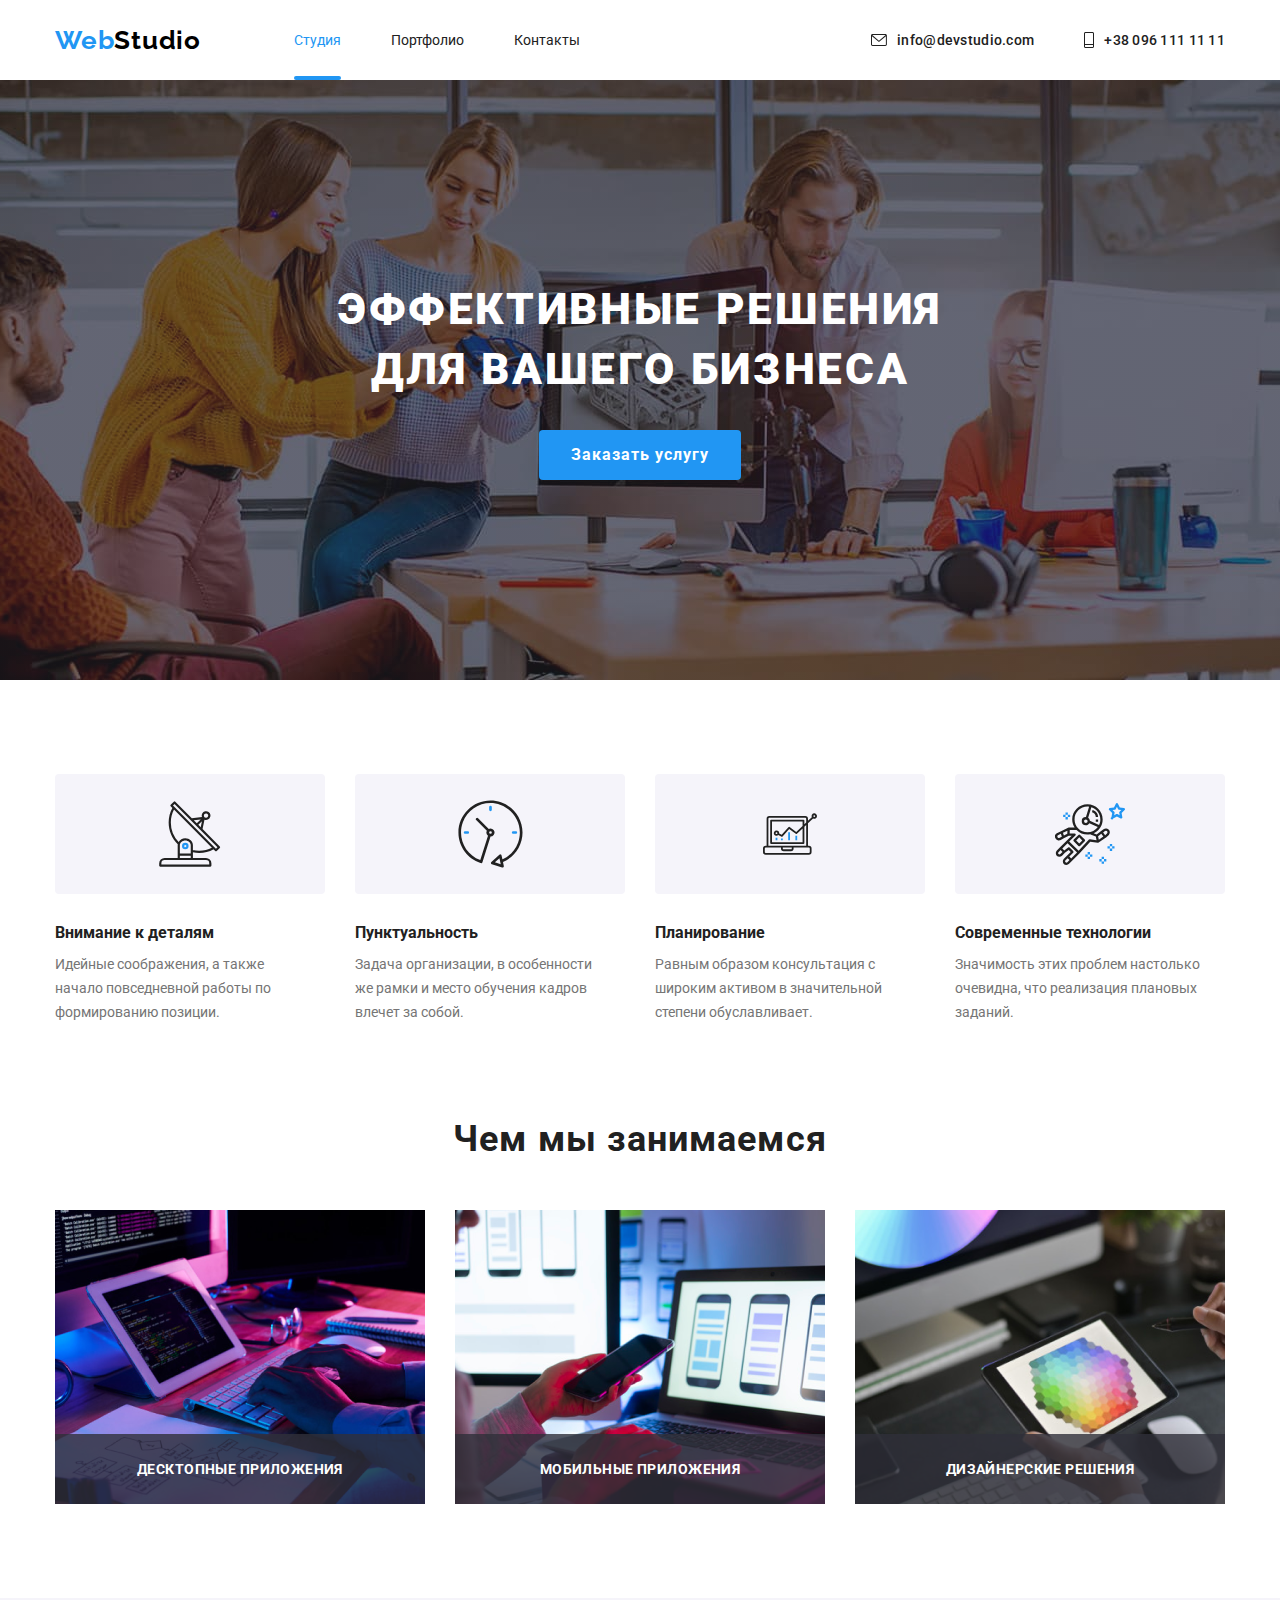
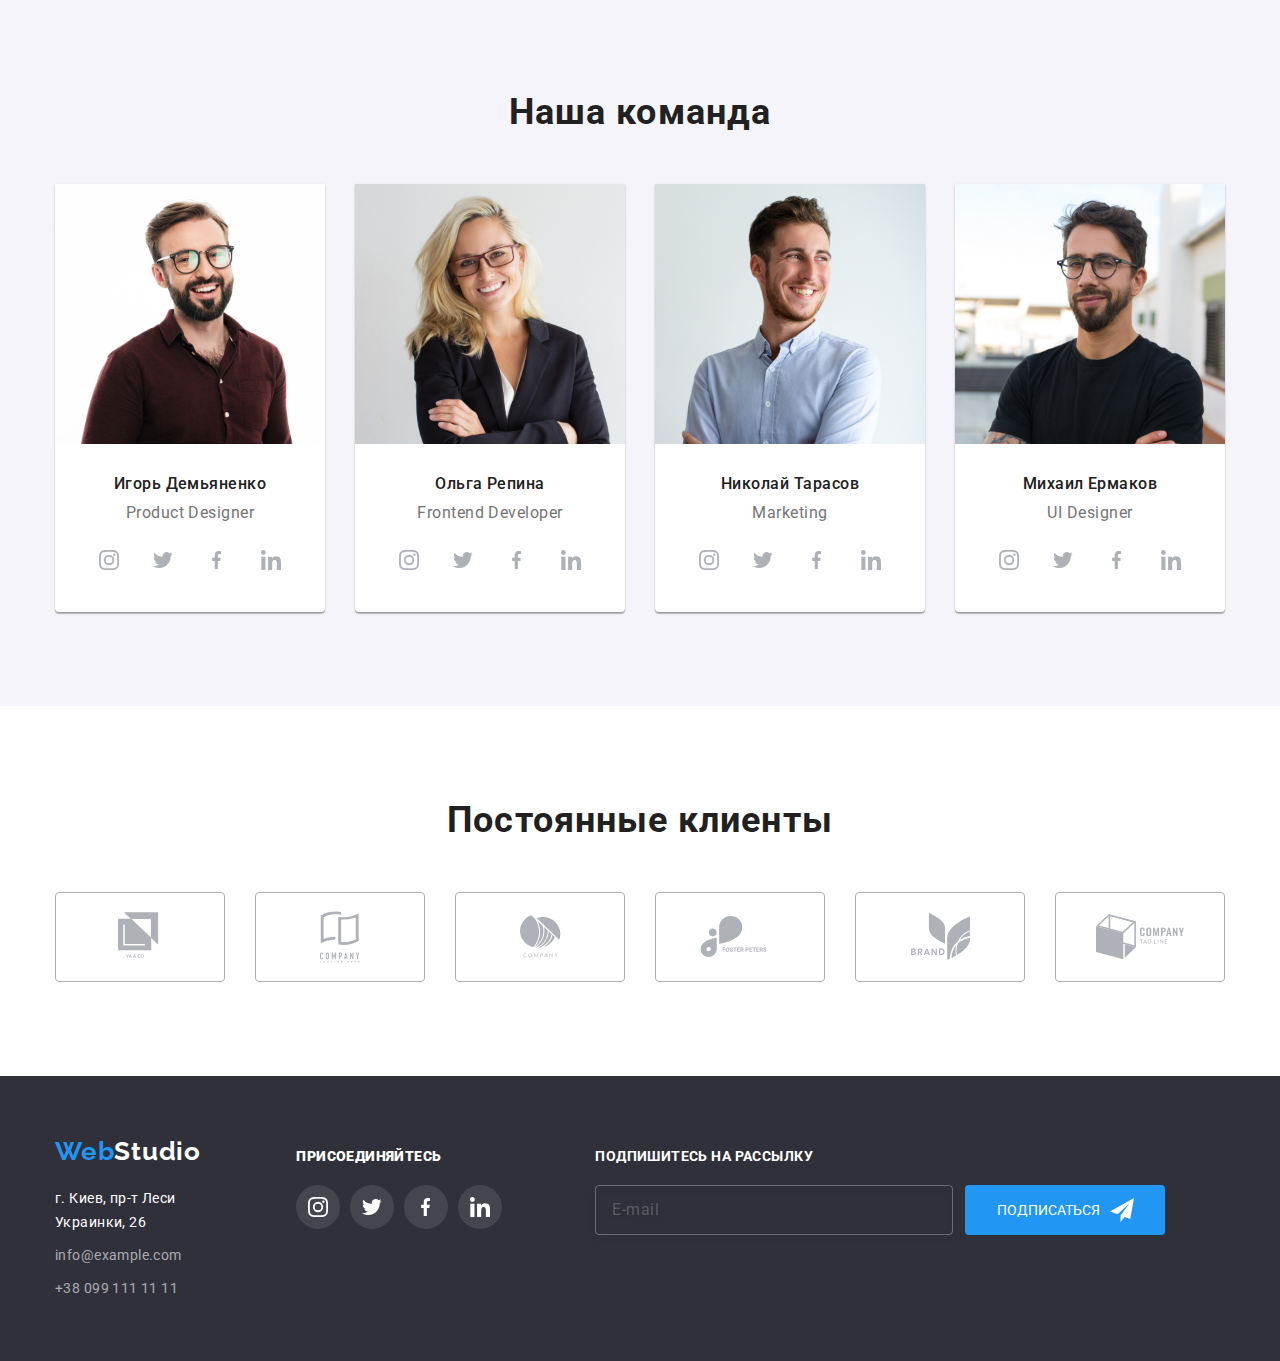
==== index.html @ 18cb3692 "start" ====
<!DOCTYPE html>
<html lang="ru">
  <head>
    <meta charset="UTF-8" />
    <meta name="viewport" content="width=device-width, initial-scale=1.0" />
    <title>Web Studio</title>
    <link
      rel="shortcut icon"
      href="./img/icons/shortcut.svg"
      type="image/x-icon"
    />
    <link
      href="https://fonts.googleapis.com/css2?family=Raleway:wght@700&family=Roboto:wght@500;900&display=swap"
      rel="stylesheet"
    />
    <link
      rel="stylesheet"
      href="https://cdnjs.cloudflare.com/ajax/libs/modern-normalize/0.7.0/modern-normalize.min.css"
    />
    <link rel="stylesheet" href="./css/main.min.css" />
  </head>

  <body>
    <header class="header container">
      <nav class="main-nav">
        <a href="./index.html" class="logo"
          >Web<span class="logo-header">Studio</span>
        </a>

        <ul class="nav list">
          <li class="item">
            <a href="./index.html" class="link current">Студия</a>
          </li>
          <li class="item">
            <a href="./portfolio.html" class="link">Портфолио</a>
          </li>
          <li class="item"><a href="#contacts" class="link">Контакты</a></li>
        </ul>
      </nav>

      <ul class="contact-header list">
        <li class="item">
          <a href="mailto:info@devstudio.com" class="link">
            <svg class="email-icon icon">
              <use href="./img/icons/sprite.svg#email"></use>
            </svg>
            info@devstudio.com
          </a>
        </li>
        <li class="item">
          <a href="tel:+380961111111" class="link">
            <svg class="phone-icon icon">
              <use href="./img/icons/sprite.svg#phone"></use>
            </svg>
            +38 096 111 11 11
          </a>
        </li>
      </ul>
    </header>
    <main>
      <section class="hero">
        <h1 class="hero-title">
          Эффективные решения
          <br />
          для вашего бизнеса
        </h1>
        <button type="button" class="button order-button" data-modal-open>
          Заказать услугу
        </button>
      </section>
      <section class="section container">
        <ul class="about-us-list list">
          <li class="item">
            <div class="about-us-icon">
              <svg width="65.3" height="70" class="svg">
                <use href="./img/icons/sprite.svg#antenna"></use>
              </svg>
            </div>
            <h3 class="title">Внимание к деталям</h3>
            <p class="text">
              Идейные соображения, а также <br />
              начало повседневной работы по <br />
              формированию позиции.
            </p>
          </li>
          <li class="item">
            <div class="about-us-icon">
              <svg width="67" height="70" class="svg">
                <use href="./img/icons/sprite.svg#clock"></use>
              </svg>
            </div>
            <h3 class="title">Пунктуальность</h3>
            <p class="text">
              Задача организации, в особенности <br />
              же рамки и место обучения кадров <br />
              влечет за собой.
            </p>
          </li>
          <li class="item">
            <div class="about-us-icon">
              <svg width="70" height="54" class="svg">
                <use href="./img/icons/sprite.svg#diagram"></use>
              </svg>
            </div>
            <h3 class="title">Планирование</h3>
            <p class="text">
              Равным образом консультация с <br />
              широким активом в значительной <br />
              степени обуславливает.
            </p>
          </li>
          <li class="item">
            <div class="about-us-icon">
              <svg width="70" height="70" class="svg">
                <use href="./img/icons/sprite.svg#astronaut"></use>
              </svg>
            </div>
            <h3 class="title">Современные технологии</h3>
            <p class="text">
              Значимость этих проблем настолько <br />
              очевидна, что реализация плановых <br />
              заданий.
            </p>
          </li>
        </ul>
      </section>
      <section class="section section-work container">
        <h2 class="title secondary">Чем мы занимаемся</h2>
        <ul class="our-work-list list">
          <li class="item">
            <div class="img-work">
              <img
                src="./img/what-are-we-doing/img1.png"
                width="370"
                alt="keyboard"
              />
              <p class="text">Десктопные приложения</p>
            </div>
          </li>
          <li class="item">
            <div class="img-work">
              <img
                src="./img/what-are-we-doing/img2.png"
                width="370"
                alt="mobile phone"
              />
              <p class="text">Мобильные приложения</p>
            </div>
          </li>
          <li class="item">
            <div class="img-work">
              <img
                src="./img/what-are-we-doing/img3.png"
                width="370"
                alt="draw on desktop"
              />
              <p class="text">Дизайнерские решения</p>
            </div>
          </li>
        </ul>
      </section>
      <section class="section our-team">
        <div class="container">
          <h2 class="title secondary">Наша команда</h2>
          <ul class="list">
            <li class="item">
              <img src="./img/our-team/img1.jpg" width="270" alt="people" />
              <div class="about-person">
                <h3 class="name">Игорь Демьяненко</h3>
                <p class="skill">Product Designer</p>
                <ul class="networks">
                  <li class="list-item">
                    <a href="" class="instagram link">
                      <svg width="20" height="20">
                        <use href="./img/icons/sprite.svg#instagram"></use>
                      </svg>
                    </a>
                  </li>
                  <li class="list-item">
                    <a href="" class="twitter link">
                      <svg width="20" height="20">
                        <use href="./img/icons/sprite.svg#twitter"></use>
                      </svg>
                    </a>
                  </li>
                  <li class="list-item">
                    <a href="" class="facebook link">
                      <svg width="10" height="20">
                        <use href="./img/icons/sprite.svg#facebook"></use>
                      </svg>
                    </a>
                  </li>
                  <li class="list-item">
                    <a href="" class="linkedin link">
                      <svg width="20" height="20">
                        <use href="./img/icons/sprite.svg#linkedin"></use>
                      </svg>
                    </a>
                  </li>
                </ul>
              </div>
            </li>
            <li class="item">
              <img src="./img/our-team/img2.jpg" width="270" alt="people" />
              <div class="about-person">
                <h3 class="name">Ольга Репина</h3>
                <p class="skill">Frontend Developer</p>
                <ul class="networks">
                  <li class="list-item">
                    <a href="" class="instagram link">
                      <svg width="20" height="20">
                        <use href="./img/icons/sprite.svg#instagram"></use>
                      </svg>
                    </a>
                  </li>
                  <li class="list-item">
                    <a href="" class="twitter link">
                      <svg width="20" height="20">
                        <use href="./img/icons/sprite.svg#twitter"></use>
                      </svg>
                    </a>
                  </li>
                  <li class="list-item">
                    <a href="" class="facebook link">
                      <svg width="10" height="20">
                        <use href="./img/icons/sprite.svg#facebook"></use>
                      </svg>
                    </a>
                  </li>
                  <li class="list-item">
                    <a href="" class="linkedin link">
                      <svg width="20" height="20">
                        <use href="./img/icons/sprite.svg#linkedin"></use>
                      </svg>
                    </a>
                  </li>
                </ul>
              </div>
            </li>
            <li class="item">
              <img src="./img/our-team/img3.jpg" width="270" alt="people" />
              <div class="about-person">
                <h3 class="name">Николай Тарасов</h3>
                <p class="skill">Marketing</p>
                <ul class="networks">
                  <li class="list-item">
                    <a href="" class="instagram link">
                      <svg width="20" height="20">
                        <use href="./img/icons/sprite.svg#instagram"></use>
                      </svg>
                    </a>
                  </li>
                  <li class="list-item">
                    <a href="" class="twitter link">
                      <svg width="20" height="20">
                        <use href="./img/icons/sprite.svg#twitter"></use>
                      </svg>
                    </a>
                  </li>
                  <li class="list-item">
                    <a href="" class="facebook link">
                      <svg width="10" height="20">
                        <use href="./img/icons/sprite.svg#facebook"></use>
                      </svg>
                    </a>
                  </li>
                  <li class="list-item">
                    <a href="" class="linkedin link">
                      <svg width="20" height="20">
                        <use href="./img/icons/sprite.svg#linkedin"></use>
                      </svg>
                    </a>
                  </li>
                </ul>
              </div>
            </li>
            <li class="item">
              <img src="./img/our-team/img4.jpg" width="270" alt="people" />
              <div class="about-person">
                <h3 class="name">Михаил Ермаков</h3>
                <p class="skill">UI Designer</p>
                <ul class="networks">
                  <li class="list-item">
                    <a href="" class="instagram link">
                      <svg width="20" height="20">
                        <use href="./img/icons/sprite.svg#instagram"></use>
                      </svg>
                    </a>
                  </li>
                  <li class="list-item">
                    <a href="" class="twitter link">
                      <svg width="20" height="20">
                        <use href="./img/icons/sprite.svg#twitter"></use>
                      </svg>
                    </a>
                  </li>
                  <li class="list-item">
                    <a href="" class="facebook link">
                      <svg width="10" height="20">
                        <use href="./img/icons/sprite.svg#facebook"></use>
                      </svg>
                    </a>
                  </li>
                  <li class="list-item">
                    <a href="" class="linkedin link">
                      <svg width="20" height="20">
                        <use href="./img/icons/sprite.svg#linkedin"></use>
                      </svg>
                    </a>
                  </li>
                </ul>
              </div>
            </li>
          </ul>
        </div>
      </section>
      <section class="section">
        <div class="container">
          <h2 class="title secondary">Постоянные клиенты</h2>
          <ul class="logos list">
            <li class="item">
              <a href="">
                <div class="logo-client">
                  <svg width="44.3" height="49.3">
                    <use href="./img/icons/sprite.svg#logo1"></use>
                  </svg>
                </div>
              </a>
            </li>
            <li class="item">
              <a href="">
                <div class="logo-client">
                  <svg width="40" height="52">
                    <use href="./img/icons/sprite.svg#logo2"></use>
                  </svg>
                </div>
              </a>
            </li>
            <li class="item">
              <a href="">
                <div class="logo-client">
                  <svg width="41" height="43">
                    <use href="./img/icons/sprite.svg#logo3"></use>
                  </svg>
                </div>
              </a>
            </li>
            <li class="item">
              <a href="">
                <div class="logo-client">
                  <svg width="80" height="42">
                    <use href="./img/icons/sprite.svg#logo4"></use>
                  </svg>
                </div>
              </a>
            </li>
            <li class="item">
              <a href="">
                <div class="logo-client">
                  <svg width="59" height="47">
                    <use href="./img/icons/sprite.svg#logo5"></use>
                  </svg>
                </div>
              </a>
            </li>
            <li class="item">
              <a href="">
                <div class="logo-client">
                  <svg width="88.5" height="46">
                    <use href="./img/icons/sprite.svg#logo6"></use>
                  </svg>
                </div>
              </a>
            </li>
          </ul>
        </div>
      </section>
    </main>
    <footer class="footer">
      <div class="container">
        <div id="contacts">
          <a href="./index.html" class="logo"
            >Web<span class="logo-footer">Studio</span>
          </a>
          <address class="address">
            <p class="text">г. Киев, пр-т Леси Украинки, 26</p>
            <ul class="contact-footer list">
              <li class="item">
                <a href="mailto:info@example.com" class="link"
                  >info@example.com</a
                >
                <br />
              </li>
              <li class="item">
                <a href="tel:+380991111111" class="link">+38 099 111 11 11</a>
              </li>
            </ul>
          </address>
        </div>
        <div class="join">
          <h2 class="join-title"><strong>присоединяйтесь</strong></h2>
          <ul class="networks list">
            <li class="list-item">
              <a href="" class="instagram link">
                <svg width="20" height="20">
                  <use href="./img/icons/sprite.svg#instagram"></use>
                </svg>
              </a>
            </li>
            <li class="list-item">
              <a href="" class="twitter link">
                <svg width="20" height="20">
                  <use href="./img/icons/sprite.svg#twitter"></use>
                </svg>
              </a>
            </li>
            <li class="list-item">
              <a href="" class="facebook link">
                <svg width="10" height="20">
                  <use href="./img/icons/sprite.svg#facebook"></use>
                </svg>
              </a>
            </li>
            <li class="list-item">
              <a href="" class="linkedin link">
                <svg width="20" height="20">
                  <use href="./img/icons/sprite.svg#linkedin"></use>
                </svg>
              </a>
            </li>
          </ul>
        </div>
        <form class="subscription js-speaker-form">
          <label for="subscribe" class="label">Подпишитесь на рассылку</label>
          <div class="block-form">
            <input
              class="input"
              type="email"
              name="e-mail"
              placeholder="E-mail"
              id="subscribe"
            />
            <button type="submit" class="button">Подписаться</button>
          </div>
        </form>
      </div>
    </footer>

    <div class="backdrop is-hidden" data-modal>
      <form class="form js-speaker-form">
        <button class="btn-close button" data-modal-close>
          <svg width="11" height="11" class="svg">
            <use href="./img/icons/close-modal.svg#close"></use>
          </svg>
        </button>
        <h2 class="title">Оставьте свои данные, мы вам перезвоним</h2>

        <ul class="list">
          <li class="form-field">
            <input
              class="form-input"
              type="text"
              placeholder=" "
              id="name"
              name="name"
              autofocus
              autocomplete="off"
              data-placeholder="Иванов Иван"
            />
            <label class="label" for="name">Имя</label>
            <svg class="icon" width="12" height="12">
              <use href="./img/icons/form-field/person.svg#person"></use>
            </svg>
          </li>
          <li class="form-field">
            <input
              class="form-input"
              type="tel"
              placeholder=" "
              id="tel"
              name="telephone"
              autocomplete="off"
              data-placeholder="+38 0** 111 11 11"
            />
            <label class="label" for="tel">Телефон</label>
            <svg class="icon" width="13" height="13">
              <use href="./img/icons/form-field/phone.svg#phone"></use>
            </svg>
          </li>
          <li class="form-field">
            <input
              class="form-input"
              type="email"
              placeholder=" "
              id="email"
              name="email"
              autocomplete="off"
              data-placeholder="my@mail.com"
            />
            <label class="label" for="email">Почта</label>
            <svg class="icon" width="16" height="12">
              <use href="./img/icons/form-field/mail.svg#mail"></use>
            </svg>
          </li>
        </ul>

        <div class="comment">
          <label class="label" for="textarea">Комментарий</label>
          <textarea
            class="textarea"
            name="comment"
            id="textarea"
            rows="5"
            placeholder="Введите текст"
          ></textarea>
        </div>

        <label class="agree">
          <input class="checkbox" type="checkbox" id="checkbox" />
          <span class="agree-icon"></span>
          Соглашаюсь с рассылкой и принимаю&nbsp;
          <a href="#">Условия договора</a>
        </label>
        <button class="button submit-btn" type="submit">Отправить</button>
      </form>
    </div>
    <script src="./js/modal.js"></script>
  </body>
</html>
---- css/main.min.css ----
html{-webkit-box-sizing:border-box;box-sizing:border-box;margin:0 auto}*,*::before,*::after{-webkit-box-sizing:inherit;box-sizing:inherit}body{background-color:#fff;color:#757575;font-family:Roboto, sans-serif;font-size:14px;margin:0}img{display:block;max-width:100%;height:auto}.container{max-width:1200px;padding-left:15px;padding-right:15px;margin:0 auto}.section{padding-top:94px;padding-bottom:94px}.list{margin:0;padding:0}.item{list-style:none}.title{color:#212121;font-family:Roboto}.header{display:-webkit-box;display:-ms-flexbox;display:flex;-webkit-box-align:center;-ms-flex-align:center;align-items:center}.header .link{display:-webkit-inline-box;display:-ms-inline-flexbox;display:inline-flex;padding-top:32px;padding-bottom:32px}.main-nav{display:-webkit-box;display:-ms-flexbox;display:flex;-webkit-box-align:center;-ms-flex-align:center;align-items:center}.nav{padding:0;margin-left:93px;display:-webkit-box;display:-ms-flexbox;display:flex}.nav .item:not(:last-child){margin-right:50px}.nav .link{position:relative;padding-top:40px;padding-bottom:40px}.nav .link::after{content:'';position:absolute;bottom:0;left:0;width:100%;height:4px;background-color:#2196f3;border-radius:2px;opacity:0;-webkit-transition:opacity 250ms cubic-bezier(0.4, 0, 0.2, 1);transition:opacity 250ms cubic-bezier(0.4, 0, 0.2, 1)}.nav .link:hover::after,.nav .link:focus::after{opacity:1}.nav .current{color:#2196f3}.nav .current::after{opacity:1}.logo{font-family:Raleway;font-weight:700;font-size:26px;line-height:1.19;letter-spacing:0.03em;text-decoration:none;color:#2196f3}.logo-header{color:#000000}.link{color:#212121;line-height:0;text-decoration:none;-webkit-transition:color 250ms cubic-bezier(0.4, 0, 0.2, 1);transition:color 250ms cubic-bezier(0.4, 0, 0.2, 1)}.header .link:hover,.header .link:focus{color:#2196f3;fill:#2196f3}.contact-header{display:-webkit-box;display:-ms-flexbox;display:flex;-webkit-box-align:center;-ms-flex-align:center;align-items:center;margin-left:auto;font-weight:500;font-size:14px;line-height:1.14;letter-spacing:0.02em;text-decoration:none}.contact-header .link{display:-webkit-inline-box;display:-ms-inline-flexbox;display:inline-flex;-webkit-box-align:center;-ms-flex-align:center;align-items:center;fill:#212121;-webkit-transition:fill 250ms cubic-bezier(0.4, 0, 0.2, 1);transition:fill 250ms cubic-bezier(0.4, 0, 0.2, 1)}.icon{margin-right:10px;fill:inherit}.email-icon{width:16px;height:12px}.phone-icon{width:10px;height:16px}.contact-header .item:not(:last-child){margin-right:50px}.hero{background-image:-webkit-gradient(linear, left top, right top, from(rgba(47,48,58,0.4)), to(rgba(47,48,58,0.4))),url(../img/backgroundSquoosh.jpg);background-image:linear-gradient(to right, rgba(47,48,58,0.4), rgba(47,48,58,0.4)),url(../img/backgroundSquoosh.jpg);background-repeat:no-repeat;background-position:50% 50%;text-align:center;max-width:1600px;margin:0 auto;height:600px;display:-webkit-box;display:-ms-flexbox;display:flex;-webkit-box-orient:vertical;-webkit-box-direction:normal;-ms-flex-direction:column;flex-direction:column;-webkit-box-pack:center;-ms-flex-pack:center;justify-content:center;-webkit-box-align:center;-ms-flex-align:center;align-items:center}.hero-title{margin:0;color:#fff;font-weight:900;font-size:44px;line-height:1.36;letter-spacing:0.06em;text-transform:uppercase}.button{outline:none;border:none;text-decoration:none;color:#fff;background-color:#2196f3;border-radius:4px;cursor:pointer}.order-button{margin-top:30px;color:#fff;background-color:#2196f3;padding:10px 32px;font-weight:bold;font-size:16px;line-height:1.88;letter-spacing:0.06em;cursor:pointer}.about-us-list{display:-webkit-box;display:-ms-flexbox;display:flex}.about-us-list .item{width:270px;margin-right:30px}.about-us-list .item:last-child{margin-right:0}.about-us-icon{display:-webkit-box;display:-ms-flexbox;display:flex;-webkit-box-align:center;-ms-flex-align:center;align-items:center;-webkit-box-pack:center;-ms-flex-pack:center;justify-content:center;width:auto;height:120px;background-color:#f5f4fa;border-radius:4px;margin-bottom:30px}.about-us-list .title{margin:0;margin-bottom:10px}.about-us-list .text{margin:0;color:#757575;font-weight:normal;line-height:1.71}.title.secondary{margin-top:0;margin-bottom:50px;text-align:center;font-weight:700;font-size:36px;line-height:1.16;letter-spacing:0.03em}.section-work{padding-top:0}.our-work-list{display:-webkit-box;display:-ms-flexbox;display:flex}.our-work-list .item:not(:last-child){margin-right:30px}.img-work{position:relative;display:-webkit-box;display:-ms-flexbox;display:flex}.img-work .text{position:absolute;display:-webkit-inline-box;display:-ms-inline-flexbox;display:inline-flex;-webkit-box-align:center;-ms-flex-align:center;align-items:center;-webkit-box-pack:center;-ms-flex-pack:center;justify-content:center;margin:0;left:0;bottom:0;width:100%;height:70px;background:rgba(47,48,58,0.8);font-weight:bold;letter-spacing:0.03em;text-transform:uppercase;color:#ffffff}.our-team{background-color:#f5f4fa}.our-team .list{display:-webkit-box;display:-ms-flexbox;display:flex}.our-team .item{background-color:#fff;-webkit-box-shadow:0px 1px 3px rgba(0,0,0,0.12),0px 1px 1px rgba(0,0,0,0.14),0px 2px 1px rgba(0,0,0,0.2);box-shadow:0px 1px 3px rgba(0,0,0,0.12),0px 1px 1px rgba(0,0,0,0.14),0px 2px 1px rgba(0,0,0,0.2);border-radius:0px 0px 4px 4px}.our-team .item:not(:last-child){margin-right:30px}.about-person{padding:30px 32px}.about-person .name{margin:0;margin-bottom:10px;font-style:normal;font-weight:500;font-size:16px;line-height:1.19;text-align:center;letter-spacing:0.03em;color:#212121}.about-person .skill{margin:0;font-weight:normal;font-size:16px;line-height:1.19;text-align:center;letter-spacing:0.03em;margin-bottom:16px}.networks{padding:0;list-style:none;display:-webkit-box;display:-ms-flexbox;display:flex}.networks .list-item{border-radius:50%;margin-right:10px}.networks .list-item:last-child{margin-right:0}.networks .list-item:hover a,.networks .list-item:focus a{background-color:#2196f3;fill:#fff}.list-item .link{display:-webkit-box;display:-ms-flexbox;display:flex;-webkit-box-align:center;-ms-flex-align:center;align-items:center;-webkit-box-pack:center;-ms-flex-pack:center;justify-content:center;width:44px;height:44px;border-radius:50%;background-color:#fff;fill:#afb1b8;-webkit-transition:background-color 250ms cubic-bezier(0.4, 0, 0.2, 1),fill 250ms cubic-bezier(0.4, 0, 0.2, 1);transition:background-color 250ms cubic-bezier(0.4, 0, 0.2, 1),fill 250ms cubic-bezier(0.4, 0, 0.2, 1)}.list-item svg{fill:inherit}.logos{display:-webkit-box;display:-ms-flexbox;display:flex}.logos .item:not(:last-child){margin-right:30px}.logo-client{display:-webkit-box;display:-ms-flexbox;display:flex;-webkit-box-align:center;-ms-flex-align:center;align-items:center;-webkit-box-pack:center;-ms-flex-pack:center;justify-content:center;width:170px;height:90px;border-radius:4px;border:1px solid #afb1b8;fill:#afb1b8;-webkit-transition:border 250ms cubic-bezier(0.4, 0, 0.2, 1),fill 250ms cubic-bezier(0.4, 0, 0.2, 1);transition:border 250ms cubic-bezier(0.4, 0, 0.2, 1),fill 250ms cubic-bezier(0.4, 0, 0.2, 1)}.logo-client:hover,.logo-client:focus{border:1px solid #2196f3;fill:#2196f3}.logo-client svg{fill:inherit}.footer{padding-top:60px;padding-bottom:60px;background-color:#2f303a}.footer .container{display:-webkit-box;display:-ms-flexbox;display:flex}.footer .logo{display:block;margin-bottom:20px}.logo-footer{color:#fff}.address{font-style:normal;font-weight:normal;font-size:14px;line-height:1.71;letter-spacing:0.03em;color:#fff}.address .text{margin:0;margin-bottom:9px}.contact-footer .item:first-child{margin-bottom:9px}.contact-footer .link{color:rgba(255,255,255,0.6);text-decoration:none}.join{margin-left:70px;margin-top:12px}.join .join-title{display:-webkit-inline-box;display:-ms-inline-flexbox;display:inline-flex;margin:0;margin-bottom:20px;font-family:Roboto;font-style:normal;font-size:14px;line-height:1.14;letter-spacing:0.03em;text-transform:uppercase;color:#fff}.join .link{fill:#fff;background-color:rgba(255,255,255,0.1)}.join .link:hover{background-color:#2196f3}.subscription{margin-left:93px;margin-top:12px}.subscription .label{font-weight:bold;font-size:14px;line-height:1.14;letter-spacing:0.03em;text-transform:uppercase;color:#ffffff}.subscription .block-form{margin-top:20px;display:-webkit-inline-box;display:-ms-inline-flexbox;display:inline-flex}.subscription .input{width:358px;height:50px;margin-right:12px;padding-left:16px;background-color:inherit;color:#acacb0;border:1px solid rgba(255,255,255,0.3);-webkit-filter:drop-shadow(0px 4px 4px rgba(0,0,0,0.15));filter:drop-shadow(0px 4px 4px rgba(0,0,0,0.15));border-radius:4px}.subscription .input::-webkit-input-placeholder{font-size:16px;font-style:normal;line-height:1.25;letter-spacing:0.03em;color:rgba(255,255,255,0.2)}.subscription .input:-ms-input-placeholder{font-size:16px;font-style:normal;line-height:1.25;letter-spacing:0.03em;color:rgba(255,255,255,0.2)}.subscription .input::-ms-input-placeholder{font-size:16px;font-style:normal;line-height:1.25;letter-spacing:0.03em;color:rgba(255,255,255,0.2)}.subscription .input::placeholder{font-size:16px;font-style:normal;line-height:1.25;letter-spacing:0.03em;color:rgba(255,255,255,0.2)}.subscription button[type='submit']{display:-webkit-box;display:-ms-flexbox;display:flex;-webkit-box-pack:center;-ms-flex-pack:center;justify-content:center;-webkit-box-align:center;-ms-flex-align:center;align-items:center;width:200px;height:50px;text-transform:uppercase}.subscription button[type='submit']::after{content:'';width:24px;height:24px;margin-left:10px;background-image:url(../img/icons/cover.svg)}.menu{padding-top:94px;padding-bottom:50px}.menu .list{display:-webkit-box;display:-ms-flexbox;display:flex;-webkit-box-pack:center;-ms-flex-pack:center;justify-content:center}.hidden-title{display:none}.menu .button{padding:6px 22px;font-family:inherit;color:#212121;background-color:#f5f4fa;font-weight:500;font-size:16px;line-height:1.62;letter-spacing:0.03em;border-radius:4px;-webkit-transition:color 250ms cubic-bezier(0.4, 0, 0.2, 1),background-color 250ms cubic-bezier(0.4, 0, 0.2, 1),-webkit-box-shadow 250ms cubic-bezier(0.4, 0, 0.2, 1);transition:color 250ms cubic-bezier(0.4, 0, 0.2, 1),background-color 250ms cubic-bezier(0.4, 0, 0.2, 1),-webkit-box-shadow 250ms cubic-bezier(0.4, 0, 0.2, 1);transition:color 250ms cubic-bezier(0.4, 0, 0.2, 1),background-color 250ms cubic-bezier(0.4, 0, 0.2, 1),box-shadow 250ms cubic-bezier(0.4, 0, 0.2, 1);transition:color 250ms cubic-bezier(0.4, 0, 0.2, 1),background-color 250ms cubic-bezier(0.4, 0, 0.2, 1),box-shadow 250ms cubic-bezier(0.4, 0, 0.2, 1),-webkit-box-shadow 250ms cubic-bezier(0.4, 0, 0.2, 1)}.menu .button:hover,.menu .button:focus{color:#fff;background-color:#2196f3;-webkit-box-shadow:0px 3px 1px rgba(0,0,0,0.1),0px 1px 2px rgba(0,0,0,0.08),0px 2px 2px rgba(0,0,0,0.12);box-shadow:0px 3px 1px rgba(0,0,0,0.1),0px 1px 2px rgba(0,0,0,0.08),0px 2px 2px rgba(0,0,0,0.12)}.menu .item:not(:last-child){margin-right:8px}.our-projects{padding-bottom:94px}.our-projects .list{display:-webkit-box;display:-ms-flexbox;display:flex;-ms-flex-wrap:wrap;flex-wrap:wrap}.our-projects .item{max-width:370px;margin-right:30px;margin-bottom:30px;-webkit-transition:-webkit-box-shadow 250ms cubic-bezier(0.4, 0, 0.2, 1);transition:-webkit-box-shadow 250ms cubic-bezier(0.4, 0, 0.2, 1);transition:box-shadow 250ms cubic-bezier(0.4, 0, 0.2, 1);transition:box-shadow 250ms cubic-bezier(0.4, 0, 0.2, 1), -webkit-box-shadow 250ms cubic-bezier(0.4, 0, 0.2, 1)}.our-projects .item:hover,.our-projects .item:focus{-webkit-box-shadow:0px 1px 1px rgba(0,0,0,0.12),0px 4px 4px rgba(0,0,0,0.06),1px 4px 6px rgba(0,0,0,0.16);box-shadow:0px 1px 1px rgba(0,0,0,0.12),0px 4px 4px rgba(0,0,0,0.06),1px 4px 6px rgba(0,0,0,0.16)}.our-projects .item:nth-child(3n){margin-right:0}.our-projects .item:nth-last-child(-n+3){margin-bottom:0}.project-img{position:relative;overflow:hidden}.description{position:absolute;bottom:0;left:0;width:100%;height:100%;padding:63px 24px;background-color:rgba(33,150,243,0.9);-webkit-transform:translateY(100%);transform:translateY(100%);-webkit-transition:-webkit-transform 250ms cubic-bezier(0.4, 0, 0.2, 1);transition:-webkit-transform 250ms cubic-bezier(0.4, 0, 0.2, 1);transition:transform 250ms cubic-bezier(0.4, 0, 0.2, 1);transition:transform 250ms cubic-bezier(0.4, 0, 0.2, 1), -webkit-transform 250ms cubic-bezier(0.4, 0, 0.2, 1)}.project-img:hover .description,.project-img:focus .description{-webkit-transform:translateY(0);transform:translateY(0)}.description p{padding:0;margin:0;font-family:Roboto;font-style:normal;font-weight:normal;font-size:18px;line-height:28px;letter-spacing:0.03em;color:#ffffff}.our-projects .card-content{padding:20px 24px;border-right-width:1px;border-right-style:solid;border-right-color:#eeeeee;border-bottom-width:1px;border-bottom-style:solid;border-bottom-color:#eeeeee;border-left-width:1px;border-left-style:solid;border-left-color:#eeeeee}.our-projects .project-name{font-family:Roboto;font-style:normal;font-weight:bold;font-size:18px;line-height:2;letter-spacing:0.06em;color:#212121;margin:0}.our-projects .project-type{font-family:Roboto;font-style:normal;font-weight:normal;font-size:16px;line-height:1.88;letter-spacing:0.03em;color:#757575;margin:0;margin-top:4px}.backdrop{position:fixed;top:0;left:0;width:100%;height:100%;background-color:rgba(0,0,0,0.2);opacity:1;-webkit-transform:scale(1);transform:scale(1);-webkit-transition:opacity 1000ms cubic-bezier(0.4, 0, 0.2, 1),-webkit-transform 1000ms cubic-bezier(0.4, 0, 0.2, 1);transition:opacity 1000ms cubic-bezier(0.4, 0, 0.2, 1),-webkit-transform 1000ms cubic-bezier(0.4, 0, 0.2, 1);transition:opacity 1000ms cubic-bezier(0.4, 0, 0.2, 1),transform 1000ms cubic-bezier(0.4, 0, 0.2, 1);transition:opacity 1000ms cubic-bezier(0.4, 0, 0.2, 1),transform 1000ms cubic-bezier(0.4, 0, 0.2, 1),-webkit-transform 1000ms cubic-bezier(0.4, 0, 0.2, 1)}.form{position:absolute;display:-webkit-box;display:-ms-flexbox;display:flex;-webkit-box-orient:vertical;-webkit-box-direction:normal;-ms-flex-direction:column;flex-direction:column;top:50%;left:50%;-webkit-transform:translate(-50%, -50%);transform:translate(-50%, -50%);width:528px;height:581px;padding:40px;background:#eeeeee;-webkit-box-shadow:0px 1px 3px rgba(0,0,0,0.12),0px 1px 1px rgba(0,0,0,0.14),0px 2px 1px rgba(0,0,0,0.2);box-shadow:0px 1px 3px rgba(0,0,0,0.12),0px 1px 1px rgba(0,0,0,0.14),0px 2px 1px rgba(0,0,0,0.2);border-radius:4px}.form .title{margin:0;font-weight:bold;font-size:20px;line-height:23px;text-align:center;letter-spacing:0.03em;margin-bottom:30px}.form .form-field{position:relative;width:100%;display:block;fill:#212121;-webkit-transition:fill 250ms cubic-bezier(0.4, 0, 0.2, 1);transition:fill 250ms cubic-bezier(0.4, 0, 0.2, 1)}.form .form-field:hover,.form .form-field:focus{fill:#2196f3}.form .form-field:not(:last-child){margin-bottom:28px}.form-field .form-input{padding-left:40px;width:100%}.form-field .form-input::-webkit-input-placeholder{color:rgba(117,117,117,0.4)}.form-field .form-input:-ms-input-placeholder{color:rgba(117,117,117,0.4)}.form-field .form-input::-ms-input-placeholder{color:rgba(117,117,117,0.4)}.form-field .form-input::placeholder{color:rgba(117,117,117,0.4)}.form-field .form-input:hover,.form-field .form-input:focus{border-color:#2196f3;outline-color:#2196f3}.form-field .label{position:absolute;top:50%;left:40px;-webkit-transform:translate(0, -50%);transform:translate(0, -50%);-webkit-transition:-webkit-transform 250ms cubic-bezier(0.4, 0, 0.2, 1);transition:-webkit-transform 250ms cubic-bezier(0.4, 0, 0.2, 1);transition:transform 250ms cubic-bezier(0.4, 0, 0.2, 1);transition:transform 250ms cubic-bezier(0.4, 0, 0.2, 1), -webkit-transform 250ms cubic-bezier(0.4, 0, 0.2, 1)}.form-input:focus+.label,.form-input:not(:placeholder-shown)+.label{-webkit-transform:translate(-40px, -42px);transform:translate(-40px, -42px)}.form .input,.form-field .form-input{height:40px;border:1px solid rgba(33,33,33,0.2);border-radius:4px;-webkit-transition:border 250ms cubic-bezier(0.4, 0, 0.2, 1);transition:border 250ms cubic-bezier(0.4, 0, 0.2, 1)}.form-field .icon{position:absolute;top:50%;left:15px;display:inline-block;-webkit-transform:translateY(-50%);transform:translateY(-50%)}.form .comment{display:-webkit-box;display:-ms-flexbox;display:flex;-webkit-box-orient:vertical;-webkit-box-direction:normal;-ms-flex-direction:column;flex-direction:column}.comment .label{margin-top:10px;margin-bottom:4px}.form .textarea{resize:none;height:120px;padding:12px 16px;border:1px solid rgba(33,33,33,0.2);border-radius:4px;font-weight:normal;font-size:12px;line-height:14px;letter-spacing:0.01em;margin-bottom:20px;-webkit-transition:border 250ms cubic-bezier(0.4, 0, 0.2, 1);transition:border 250ms cubic-bezier(0.4, 0, 0.2, 1)}.form .textarea::-webkit-input-placeholder{font-weight:normal;font-size:14px;line-height:1.14;letter-spacing:0.01em;color:rgba(117,117,117,0.3)}.form .textarea:-ms-input-placeholder{font-weight:normal;font-size:14px;line-height:1.14;letter-spacing:0.01em;color:rgba(117,117,117,0.3)}.form .textarea::-ms-input-placeholder{font-weight:normal;font-size:14px;line-height:1.14;letter-spacing:0.01em;color:rgba(117,117,117,0.3)}.form .textarea::placeholder{font-weight:normal;font-size:14px;line-height:1.14;letter-spacing:0.01em;color:rgba(117,117,117,0.3)}.form .textarea:hover,.form .textarea:focus{border-color:#2196f3;outline-color:#2196f3}.form .agree{display:-webkit-box;display:-ms-flexbox;display:flex;-webkit-box-align:center;-ms-flex-align:center;align-items:center;margin-bottom:30px;line-height:1.71}.agree .checkbox{position:absolute;width:1px;height:1px;margin:-1px;border:0;padding:0;clip:rect(0 0 0 0);overflow:hidden}.agree .agree-icon{display:inline-block;width:16px;height:15px;margin-left:12px;margin-right:8px;border:2px solid #2a2a2a;border-radius:4px}.agree .checkbox:checked+.agree-icon{border-color:transparent;background-color:#2196f3;background-image:url(../img/icons/agree.svg);background-repeat:no-repeat;background-position:center}.form .submit-btn{margin-left:auto;margin-right:auto;width:200px;height:50px;-webkit-box-shadow:0px 4px 4px rgba(0,0,0,0.15);box-shadow:0px 4px 4px rgba(0,0,0,0.15);-webkit-transition:background-color 250ms cubic-bezier(0.4, 0, 0.2, 1);transition:background-color 250ms cubic-bezier(0.4, 0, 0.2, 1)}.form .submit-btn:hover,.form .submit-btn:focus{background-color:#188ce8}.btn-close{position:absolute;right:8px;top:8px;display:-webkit-box;display:-ms-flexbox;display:flex;-webkit-box-pack:center;-ms-flex-pack:center;justify-content:center;-webkit-box-align:center;-ms-flex-align:center;align-items:center;width:30px;height:30px;border-radius:50%;border:1px solid rgba(0,0,0,0.1);background-color:inherit;fill:#000000}.btn-close svg{fill:inherit;-webkit-transition:fill 250ms cubic-bezier(0.4, 0, 0.2, 1);transition:fill 250ms cubic-bezier(0.4, 0, 0.2, 1)}.btn-close:hover svg,.btn-close:focus svg{fill:#2196f3}.is-hidden{-webkit-transform:scale(0.4);transform:scale(0.4);opacity:0;pointer-events:none}
/*# sourceMappingURL=main.min.css.map */
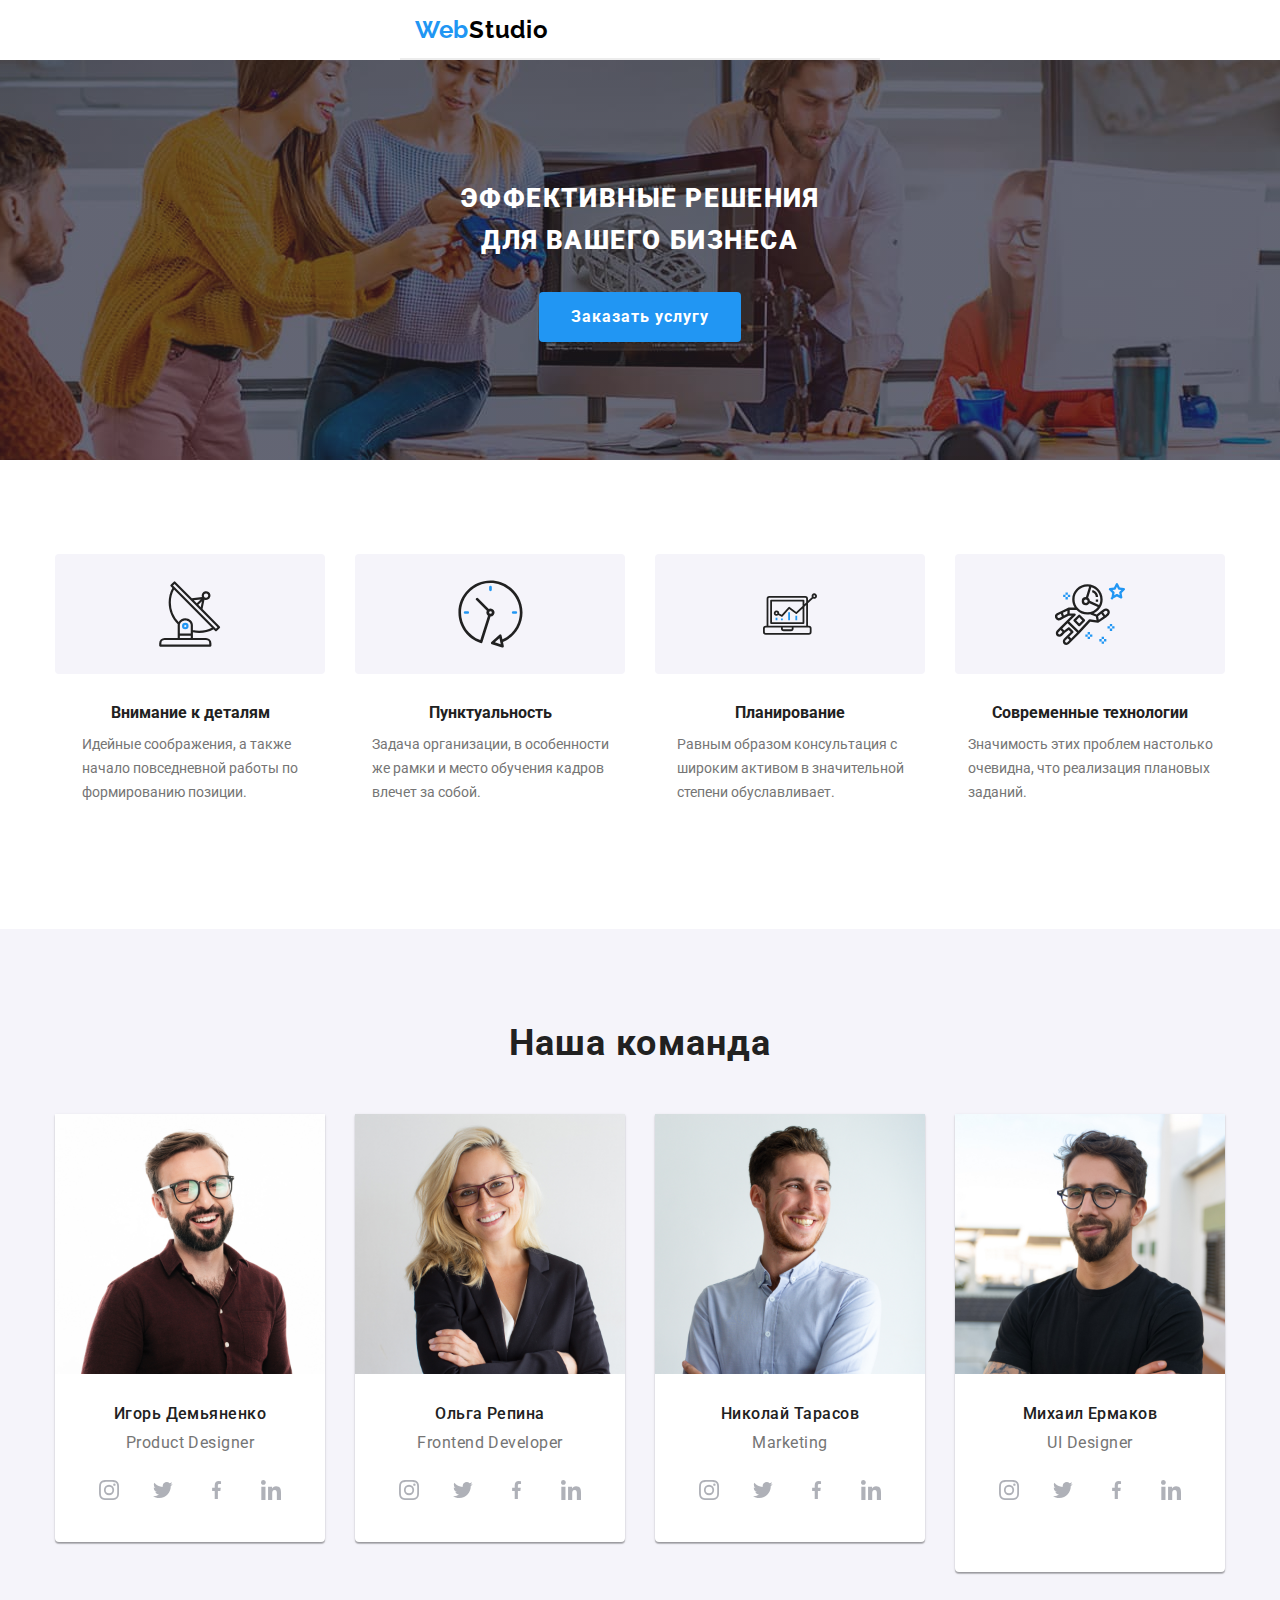
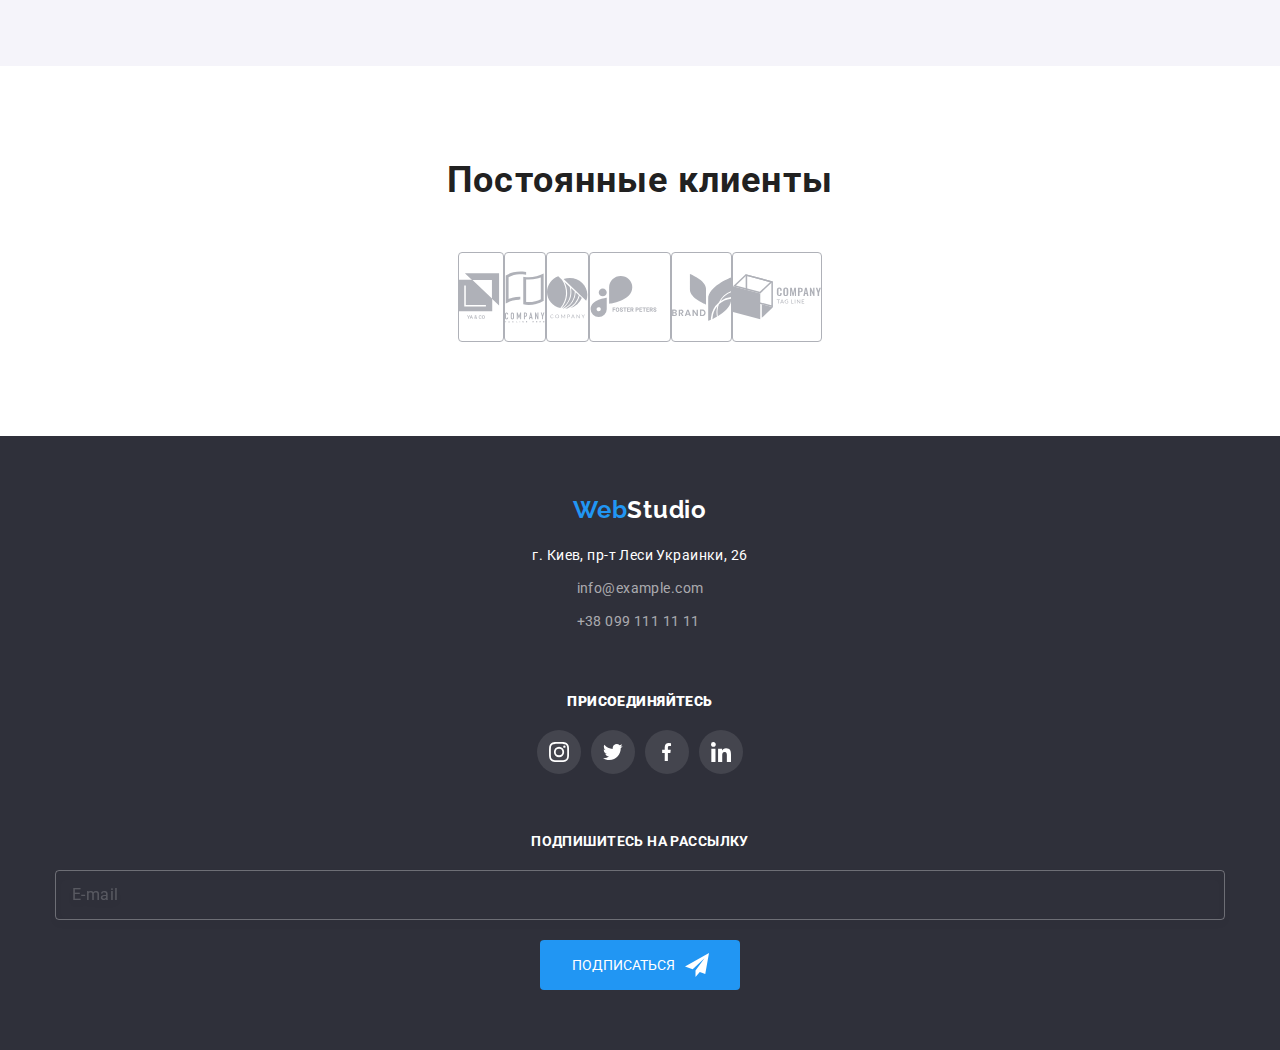
==== commit 72b1479c: "with flexible mobile design" ====
--- a/index.html
+++ b/index.html
@@ -22,40 +22,63 @@
 
   <body>
     <header class="header container">
-      <nav class="main-nav">
+      <div class="clear-header">
         <a href="./index.html" class="logo"
           >Web<span class="logo-header">Studio</span>
         </a>
 
-        <ul class="nav list">
-          <li class="item">
-            <a href="./index.html" class="link current">Студия</a>
-          </li>
-          <li class="item">
-            <a href="./portfolio.html" class="link">Портфолио</a>
-          </li>
-          <li class="item"><a href="#contacts" class="link">Контакты</a></li>
+        <button
+          type="button"
+          class="menu-button"
+          aria-expanded="false"
+          aria-controls="menu-container"
+          data-menu-button
+        >
+          <svg
+            width="40"
+            height="40"
+            aria-label="Переключатель мобильного меню"
+          >
+            <use
+              class="icon-cross"
+              href="./img/menu/menu-sprite.svg#cross"
+            ></use>
+            <use class="icon-menu" href="./img/menu/menu-sprite.svg#menu"></use>
+          </svg>
+        </button>
+      </div>
+      <div data-menu class="header-menu">
+        <nav class="main-nav">
+          <ul class="nav list">
+            <li class="item">
+              <a href="./index.html" class="link current">Студия</a>
+            </li>
+            <li class="item">
+              <a href="./portfolio.html" class="link">Портфолио</a>
+            </li>
+            <li class="item"><a href="#contacts" class="link">Контакты</a></li>
+          </ul>
+        </nav>
+
+        <ul class="contact-header list">
+          <li class="item">
+            <a href="mailto:info@devstudio.com" class="link">
+              <svg class="email-icon icon">
+                <use href="./img/icons/sprite.svg#email"></use>
+              </svg>
+              info@devstudio.com
+            </a>
+          </li>
+          <li class="item">
+            <a href="tel:+380961111111" class="link">
+              <svg class="phone-icon icon">
+                <use href="./img/icons/sprite.svg#phone"></use>
+              </svg>
+              +38 096 111 11 11
+            </a>
+          </li>
         </ul>
-      </nav>
-
-      <ul class="contact-header list">
-        <li class="item">
-          <a href="mailto:info@devstudio.com" class="link">
-            <svg class="email-icon icon">
-              <use href="./img/icons/sprite.svg#email"></use>
-            </svg>
-            info@devstudio.com
-          </a>
-        </li>
-        <li class="item">
-          <a href="tel:+380961111111" class="link">
-            <svg class="phone-icon icon">
-              <use href="./img/icons/sprite.svg#phone"></use>
-            </svg>
-            +38 096 111 11 11
-          </a>
-        </li>
-      </ul>
+      </div>
     </header>
     <main>
       <section class="hero">
@@ -164,7 +187,7 @@
           <h2 class="title secondary">Наша команда</h2>
           <ul class="list">
             <li class="item">
-              <img src="./img/our-team/img1.jpg" width="270" alt="people" />
+              <img src="./img/our-team/img1.jpg" alt="people" />
               <div class="about-person">
                 <h3 class="name">Игорь Демьяненко</h3>
                 <p class="skill">Product Designer</p>
@@ -201,7 +224,7 @@
               </div>
             </li>
             <li class="item">
-              <img src="./img/our-team/img2.jpg" width="270" alt="people" />
+              <img src="./img/our-team/img2.jpg" alt="people" />
               <div class="about-person">
                 <h3 class="name">Ольга Репина</h3>
                 <p class="skill">Frontend Developer</p>
@@ -238,7 +261,7 @@
               </div>
             </li>
             <li class="item">
-              <img src="./img/our-team/img3.jpg" width="270" alt="people" />
+              <img src="./img/our-team/img3.jpg" alt="people" />
               <div class="about-person">
                 <h3 class="name">Николай Тарасов</h3>
                 <p class="skill">Marketing</p>
@@ -275,7 +298,7 @@
               </div>
             </li>
             <li class="item">
-              <img src="./img/our-team/img4.jpg" width="270" alt="people" />
+              <img src="./img/our-team/img4.jpg" alt="people" />
               <div class="about-person">
                 <h3 class="name">Михаил Ермаков</h3>
                 <p class="skill">UI Designer</p>
@@ -319,57 +342,45 @@
           <h2 class="title secondary">Постоянные клиенты</h2>
           <ul class="logos list">
             <li class="item">
-              <a href="">
-                <div class="logo-client">
-                  <svg width="44.3" height="49.3">
-                    <use href="./img/icons/sprite.svg#logo1"></use>
-                  </svg>
-                </div>
-              </a>
-            </li>
-            <li class="item">
-              <a href="">
-                <div class="logo-client">
-                  <svg width="40" height="52">
-                    <use href="./img/icons/sprite.svg#logo2"></use>
-                  </svg>
-                </div>
-              </a>
-            </li>
-            <li class="item">
-              <a href="">
-                <div class="logo-client">
-                  <svg width="41" height="43">
-                    <use href="./img/icons/sprite.svg#logo3"></use>
-                  </svg>
-                </div>
-              </a>
-            </li>
-            <li class="item">
-              <a href="">
-                <div class="logo-client">
-                  <svg width="80" height="42">
-                    <use href="./img/icons/sprite.svg#logo4"></use>
-                  </svg>
-                </div>
-              </a>
-            </li>
-            <li class="item">
-              <a href="">
-                <div class="logo-client">
-                  <svg width="59" height="47">
-                    <use href="./img/icons/sprite.svg#logo5"></use>
-                  </svg>
-                </div>
-              </a>
-            </li>
-            <li class="item">
-              <a href="">
-                <div class="logo-client">
-                  <svg width="88.5" height="46">
-                    <use href="./img/icons/sprite.svg#logo6"></use>
-                  </svg>
-                </div>
+              <a href="" class="logo-client">
+                <svg width="44.3" height="49.3">
+                  <use href="./img/icons/sprite.svg#logo1"></use>
+                </svg>
+              </a>
+            </li>
+            <li class="item">
+              <a href="" class="logo-client">
+                <svg width="40" height="52">
+                  <use href="./img/icons/sprite.svg#logo2"></use>
+                </svg>
+              </a>
+            </li>
+            <li class="item">
+              <a href="" class="logo-client">
+                <svg width="41" height="43">
+                  <use href="./img/icons/sprite.svg#logo3"></use>
+                </svg>
+              </a>
+            </li>
+            <li class="item">
+              <a href="" class="logo-client">
+                <svg width="80" height="42">
+                  <use href="./img/icons/sprite.svg#logo4"></use>
+                </svg>
+              </a>
+            </li>
+            <li class="item">
+              <a href="" class="logo-client">
+                <svg width="59" height="47">
+                  <use href="./img/icons/sprite.svg#logo5"></use>
+                </svg>
+              </a>
+            </li>
+            <li class="item">
+              <a href="" class="logo-client">
+                <svg width="88.5" height="46">
+                  <use href="./img/icons/sprite.svg#logo6"></use>
+                </svg>
               </a>
             </li>
           </ul>
@@ -378,10 +389,11 @@
     </main>
     <footer class="footer">
       <div class="container">
-        <div id="contacts">
+        <div id="contacts" class="footer-contacts">
           <a href="./index.html" class="logo"
-            >Web<span class="logo-footer">Studio</span>
-          </a>
+            >Web<span class="logo-footer">Studio</span></a
+          >
+
           <address class="address">
             <p class="text">г. Киев, пр-т Леси Украинки, 26</p>
             <ul class="contact-footer list">
@@ -517,10 +529,14 @@
 
         <label class="agree">
           <input class="checkbox" type="checkbox" id="checkbox" />
+
           <span class="agree-icon"></span>
-          Соглашаюсь с рассылкой и принимаю&nbsp;
-          <a href="#">Условия договора</a>
+          <span class="checkbox-policy"
+            >Соглашаюсь с рассылкой и принимаю&nbsp;
+            <a href="./index.html" class="checkbox-link">Условия договора</a>
+          </span>
         </label>
+
         <button class="button submit-btn" type="submit">Отправить</button>
       </form>
     </div>
--- a/css/main.min.css
+++ b/css/main.min.css
@@ -1,2 +1,2 @@
-html{-webkit-box-sizing:border-box;box-sizing:border-box;margin:0 auto}*,*::before,*::after{-webkit-box-sizing:inherit;box-sizing:inherit}body{background-color:#fff;color:#757575;font-family:Roboto, sans-serif;font-size:14px;margin:0}img{display:block;max-width:100%;height:auto}.container{max-width:1200px;padding-left:15px;padding-right:15px;margin:0 auto}.section{padding-top:94px;padding-bottom:94px}.list{margin:0;padding:0}.item{list-style:none}.title{color:#212121;font-family:Roboto}.header{display:-webkit-box;display:-ms-flexbox;display:flex;-webkit-box-align:center;-ms-flex-align:center;align-items:center}.header .link{display:-webkit-inline-box;display:-ms-inline-flexbox;display:inline-flex;padding-top:32px;padding-bottom:32px}.main-nav{display:-webkit-box;display:-ms-flexbox;display:flex;-webkit-box-align:center;-ms-flex-align:center;align-items:center}.nav{padding:0;margin-left:93px;display:-webkit-box;display:-ms-flexbox;display:flex}.nav .item:not(:last-child){margin-right:50px}.nav .link{position:relative;padding-top:40px;padding-bottom:40px}.nav .link::after{content:'';position:absolute;bottom:0;left:0;width:100%;height:4px;background-color:#2196f3;border-radius:2px;opacity:0;-webkit-transition:opacity 250ms cubic-bezier(0.4, 0, 0.2, 1);transition:opacity 250ms cubic-bezier(0.4, 0, 0.2, 1)}.nav .link:hover::after,.nav .link:focus::after{opacity:1}.nav .current{color:#2196f3}.nav .current::after{opacity:1}.logo{font-family:Raleway;font-weight:700;font-size:26px;line-height:1.19;letter-spacing:0.03em;text-decoration:none;color:#2196f3}.logo-header{color:#000000}.link{color:#212121;line-height:0;text-decoration:none;-webkit-transition:color 250ms cubic-bezier(0.4, 0, 0.2, 1);transition:color 250ms cubic-bezier(0.4, 0, 0.2, 1)}.header .link:hover,.header .link:focus{color:#2196f3;fill:#2196f3}.contact-header{display:-webkit-box;display:-ms-flexbox;display:flex;-webkit-box-align:center;-ms-flex-align:center;align-items:center;margin-left:auto;font-weight:500;font-size:14px;line-height:1.14;letter-spacing:0.02em;text-decoration:none}.contact-header .link{display:-webkit-inline-box;display:-ms-inline-flexbox;display:inline-flex;-webkit-box-align:center;-ms-flex-align:center;align-items:center;fill:#212121;-webkit-transition:fill 250ms cubic-bezier(0.4, 0, 0.2, 1);transition:fill 250ms cubic-bezier(0.4, 0, 0.2, 1)}.icon{margin-right:10px;fill:inherit}.email-icon{width:16px;height:12px}.phone-icon{width:10px;height:16px}.contact-header .item:not(:last-child){margin-right:50px}.hero{background-image:-webkit-gradient(linear, left top, right top, from(rgba(47,48,58,0.4)), to(rgba(47,48,58,0.4))),url(../img/backgroundSquoosh.jpg);background-image:linear-gradient(to right, rgba(47,48,58,0.4), rgba(47,48,58,0.4)),url(../img/backgroundSquoosh.jpg);background-repeat:no-repeat;background-position:50% 50%;text-align:center;max-width:1600px;margin:0 auto;height:600px;display:-webkit-box;display:-ms-flexbox;display:flex;-webkit-box-orient:vertical;-webkit-box-direction:normal;-ms-flex-direction:column;flex-direction:column;-webkit-box-pack:center;-ms-flex-pack:center;justify-content:center;-webkit-box-align:center;-ms-flex-align:center;align-items:center}.hero-title{margin:0;color:#fff;font-weight:900;font-size:44px;line-height:1.36;letter-spacing:0.06em;text-transform:uppercase}.button{outline:none;border:none;text-decoration:none;color:#fff;background-color:#2196f3;border-radius:4px;cursor:pointer}.order-button{margin-top:30px;color:#fff;background-color:#2196f3;padding:10px 32px;font-weight:bold;font-size:16px;line-height:1.88;letter-spacing:0.06em;cursor:pointer}.about-us-list{display:-webkit-box;display:-ms-flexbox;display:flex}.about-us-list .item{width:270px;margin-right:30px}.about-us-list .item:last-child{margin-right:0}.about-us-icon{display:-webkit-box;display:-ms-flexbox;display:flex;-webkit-box-align:center;-ms-flex-align:center;align-items:center;-webkit-box-pack:center;-ms-flex-pack:center;justify-content:center;width:auto;height:120px;background-color:#f5f4fa;border-radius:4px;margin-bottom:30px}.about-us-list .title{margin:0;margin-bottom:10px}.about-us-list .text{margin:0;color:#757575;font-weight:normal;line-height:1.71}.title.secondary{margin-top:0;margin-bottom:50px;text-align:center;font-weight:700;font-size:36px;line-height:1.16;letter-spacing:0.03em}.section-work{padding-top:0}.our-work-list{display:-webkit-box;display:-ms-flexbox;display:flex}.our-work-list .item:not(:last-child){margin-right:30px}.img-work{position:relative;display:-webkit-box;display:-ms-flexbox;display:flex}.img-work .text{position:absolute;display:-webkit-inline-box;display:-ms-inline-flexbox;display:inline-flex;-webkit-box-align:center;-ms-flex-align:center;align-items:center;-webkit-box-pack:center;-ms-flex-pack:center;justify-content:center;margin:0;left:0;bottom:0;width:100%;height:70px;background:rgba(47,48,58,0.8);font-weight:bold;letter-spacing:0.03em;text-transform:uppercase;color:#ffffff}.our-team{background-color:#f5f4fa}.our-team .list{display:-webkit-box;display:-ms-flexbox;display:flex}.our-team .item{background-color:#fff;-webkit-box-shadow:0px 1px 3px rgba(0,0,0,0.12),0px 1px 1px rgba(0,0,0,0.14),0px 2px 1px rgba(0,0,0,0.2);box-shadow:0px 1px 3px rgba(0,0,0,0.12),0px 1px 1px rgba(0,0,0,0.14),0px 2px 1px rgba(0,0,0,0.2);border-radius:0px 0px 4px 4px}.our-team .item:not(:last-child){margin-right:30px}.about-person{padding:30px 32px}.about-person .name{margin:0;margin-bottom:10px;font-style:normal;font-weight:500;font-size:16px;line-height:1.19;text-align:center;letter-spacing:0.03em;color:#212121}.about-person .skill{margin:0;font-weight:normal;font-size:16px;line-height:1.19;text-align:center;letter-spacing:0.03em;margin-bottom:16px}.networks{padding:0;list-style:none;display:-webkit-box;display:-ms-flexbox;display:flex}.networks .list-item{border-radius:50%;margin-right:10px}.networks .list-item:last-child{margin-right:0}.networks .list-item:hover a,.networks .list-item:focus a{background-color:#2196f3;fill:#fff}.list-item .link{display:-webkit-box;display:-ms-flexbox;display:flex;-webkit-box-align:center;-ms-flex-align:center;align-items:center;-webkit-box-pack:center;-ms-flex-pack:center;justify-content:center;width:44px;height:44px;border-radius:50%;background-color:#fff;fill:#afb1b8;-webkit-transition:background-color 250ms cubic-bezier(0.4, 0, 0.2, 1),fill 250ms cubic-bezier(0.4, 0, 0.2, 1);transition:background-color 250ms cubic-bezier(0.4, 0, 0.2, 1),fill 250ms cubic-bezier(0.4, 0, 0.2, 1)}.list-item svg{fill:inherit}.logos{display:-webkit-box;display:-ms-flexbox;display:flex}.logos .item:not(:last-child){margin-right:30px}.logo-client{display:-webkit-box;display:-ms-flexbox;display:flex;-webkit-box-align:center;-ms-flex-align:center;align-items:center;-webkit-box-pack:center;-ms-flex-pack:center;justify-content:center;width:170px;height:90px;border-radius:4px;border:1px solid #afb1b8;fill:#afb1b8;-webkit-transition:border 250ms cubic-bezier(0.4, 0, 0.2, 1),fill 250ms cubic-bezier(0.4, 0, 0.2, 1);transition:border 250ms cubic-bezier(0.4, 0, 0.2, 1),fill 250ms cubic-bezier(0.4, 0, 0.2, 1)}.logo-client:hover,.logo-client:focus{border:1px solid #2196f3;fill:#2196f3}.logo-client svg{fill:inherit}.footer{padding-top:60px;padding-bottom:60px;background-color:#2f303a}.footer .container{display:-webkit-box;display:-ms-flexbox;display:flex}.footer .logo{display:block;margin-bottom:20px}.logo-footer{color:#fff}.address{font-style:normal;font-weight:normal;font-size:14px;line-height:1.71;letter-spacing:0.03em;color:#fff}.address .text{margin:0;margin-bottom:9px}.contact-footer .item:first-child{margin-bottom:9px}.contact-footer .link{color:rgba(255,255,255,0.6);text-decoration:none}.join{margin-left:70px;margin-top:12px}.join .join-title{display:-webkit-inline-box;display:-ms-inline-flexbox;display:inline-flex;margin:0;margin-bottom:20px;font-family:Roboto;font-style:normal;font-size:14px;line-height:1.14;letter-spacing:0.03em;text-transform:uppercase;color:#fff}.join .link{fill:#fff;background-color:rgba(255,255,255,0.1)}.join .link:hover{background-color:#2196f3}.subscription{margin-left:93px;margin-top:12px}.subscription .label{font-weight:bold;font-size:14px;line-height:1.14;letter-spacing:0.03em;text-transform:uppercase;color:#ffffff}.subscription .block-form{margin-top:20px;display:-webkit-inline-box;display:-ms-inline-flexbox;display:inline-flex}.subscription .input{width:358px;height:50px;margin-right:12px;padding-left:16px;background-color:inherit;color:#acacb0;border:1px solid rgba(255,255,255,0.3);-webkit-filter:drop-shadow(0px 4px 4px rgba(0,0,0,0.15));filter:drop-shadow(0px 4px 4px rgba(0,0,0,0.15));border-radius:4px}.subscription .input::-webkit-input-placeholder{font-size:16px;font-style:normal;line-height:1.25;letter-spacing:0.03em;color:rgba(255,255,255,0.2)}.subscription .input:-ms-input-placeholder{font-size:16px;font-style:normal;line-height:1.25;letter-spacing:0.03em;color:rgba(255,255,255,0.2)}.subscription .input::-ms-input-placeholder{font-size:16px;font-style:normal;line-height:1.25;letter-spacing:0.03em;color:rgba(255,255,255,0.2)}.subscription .input::placeholder{font-size:16px;font-style:normal;line-height:1.25;letter-spacing:0.03em;color:rgba(255,255,255,0.2)}.subscription button[type='submit']{display:-webkit-box;display:-ms-flexbox;display:flex;-webkit-box-pack:center;-ms-flex-pack:center;justify-content:center;-webkit-box-align:center;-ms-flex-align:center;align-items:center;width:200px;height:50px;text-transform:uppercase}.subscription button[type='submit']::after{content:'';width:24px;height:24px;margin-left:10px;background-image:url(../img/icons/cover.svg)}.menu{padding-top:94px;padding-bottom:50px}.menu .list{display:-webkit-box;display:-ms-flexbox;display:flex;-webkit-box-pack:center;-ms-flex-pack:center;justify-content:center}.hidden-title{display:none}.menu .button{padding:6px 22px;font-family:inherit;color:#212121;background-color:#f5f4fa;font-weight:500;font-size:16px;line-height:1.62;letter-spacing:0.03em;border-radius:4px;-webkit-transition:color 250ms cubic-bezier(0.4, 0, 0.2, 1),background-color 250ms cubic-bezier(0.4, 0, 0.2, 1),-webkit-box-shadow 250ms cubic-bezier(0.4, 0, 0.2, 1);transition:color 250ms cubic-bezier(0.4, 0, 0.2, 1),background-color 250ms cubic-bezier(0.4, 0, 0.2, 1),-webkit-box-shadow 250ms cubic-bezier(0.4, 0, 0.2, 1);transition:color 250ms cubic-bezier(0.4, 0, 0.2, 1),background-color 250ms cubic-bezier(0.4, 0, 0.2, 1),box-shadow 250ms cubic-bezier(0.4, 0, 0.2, 1);transition:color 250ms cubic-bezier(0.4, 0, 0.2, 1),background-color 250ms cubic-bezier(0.4, 0, 0.2, 1),box-shadow 250ms cubic-bezier(0.4, 0, 0.2, 1),-webkit-box-shadow 250ms cubic-bezier(0.4, 0, 0.2, 1)}.menu .button:hover,.menu .button:focus{color:#fff;background-color:#2196f3;-webkit-box-shadow:0px 3px 1px rgba(0,0,0,0.1),0px 1px 2px rgba(0,0,0,0.08),0px 2px 2px rgba(0,0,0,0.12);box-shadow:0px 3px 1px rgba(0,0,0,0.1),0px 1px 2px rgba(0,0,0,0.08),0px 2px 2px rgba(0,0,0,0.12)}.menu .item:not(:last-child){margin-right:8px}.our-projects{padding-bottom:94px}.our-projects .list{display:-webkit-box;display:-ms-flexbox;display:flex;-ms-flex-wrap:wrap;flex-wrap:wrap}.our-projects .item{max-width:370px;margin-right:30px;margin-bottom:30px;-webkit-transition:-webkit-box-shadow 250ms cubic-bezier(0.4, 0, 0.2, 1);transition:-webkit-box-shadow 250ms cubic-bezier(0.4, 0, 0.2, 1);transition:box-shadow 250ms cubic-bezier(0.4, 0, 0.2, 1);transition:box-shadow 250ms cubic-bezier(0.4, 0, 0.2, 1), -webkit-box-shadow 250ms cubic-bezier(0.4, 0, 0.2, 1)}.our-projects .item:hover,.our-projects .item:focus{-webkit-box-shadow:0px 1px 1px rgba(0,0,0,0.12),0px 4px 4px rgba(0,0,0,0.06),1px 4px 6px rgba(0,0,0,0.16);box-shadow:0px 1px 1px rgba(0,0,0,0.12),0px 4px 4px rgba(0,0,0,0.06),1px 4px 6px rgba(0,0,0,0.16)}.our-projects .item:nth-child(3n){margin-right:0}.our-projects .item:nth-last-child(-n+3){margin-bottom:0}.project-img{position:relative;overflow:hidden}.description{position:absolute;bottom:0;left:0;width:100%;height:100%;padding:63px 24px;background-color:rgba(33,150,243,0.9);-webkit-transform:translateY(100%);transform:translateY(100%);-webkit-transition:-webkit-transform 250ms cubic-bezier(0.4, 0, 0.2, 1);transition:-webkit-transform 250ms cubic-bezier(0.4, 0, 0.2, 1);transition:transform 250ms cubic-bezier(0.4, 0, 0.2, 1);transition:transform 250ms cubic-bezier(0.4, 0, 0.2, 1), -webkit-transform 250ms cubic-bezier(0.4, 0, 0.2, 1)}.project-img:hover .description,.project-img:focus .description{-webkit-transform:translateY(0);transform:translateY(0)}.description p{padding:0;margin:0;font-family:Roboto;font-style:normal;font-weight:normal;font-size:18px;line-height:28px;letter-spacing:0.03em;color:#ffffff}.our-projects .card-content{padding:20px 24px;border-right-width:1px;border-right-style:solid;border-right-color:#eeeeee;border-bottom-width:1px;border-bottom-style:solid;border-bottom-color:#eeeeee;border-left-width:1px;border-left-style:solid;border-left-color:#eeeeee}.our-projects .project-name{font-family:Roboto;font-style:normal;font-weight:bold;font-size:18px;line-height:2;letter-spacing:0.06em;color:#212121;margin:0}.our-projects .project-type{font-family:Roboto;font-style:normal;font-weight:normal;font-size:16px;line-height:1.88;letter-spacing:0.03em;color:#757575;margin:0;margin-top:4px}.backdrop{position:fixed;top:0;left:0;width:100%;height:100%;background-color:rgba(0,0,0,0.2);opacity:1;-webkit-transform:scale(1);transform:scale(1);-webkit-transition:opacity 1000ms cubic-bezier(0.4, 0, 0.2, 1),-webkit-transform 1000ms cubic-bezier(0.4, 0, 0.2, 1);transition:opacity 1000ms cubic-bezier(0.4, 0, 0.2, 1),-webkit-transform 1000ms cubic-bezier(0.4, 0, 0.2, 1);transition:opacity 1000ms cubic-bezier(0.4, 0, 0.2, 1),transform 1000ms cubic-bezier(0.4, 0, 0.2, 1);transition:opacity 1000ms cubic-bezier(0.4, 0, 0.2, 1),transform 1000ms cubic-bezier(0.4, 0, 0.2, 1),-webkit-transform 1000ms cubic-bezier(0.4, 0, 0.2, 1)}.form{position:absolute;display:-webkit-box;display:-ms-flexbox;display:flex;-webkit-box-orient:vertical;-webkit-box-direction:normal;-ms-flex-direction:column;flex-direction:column;top:50%;left:50%;-webkit-transform:translate(-50%, -50%);transform:translate(-50%, -50%);width:528px;height:581px;padding:40px;background:#eeeeee;-webkit-box-shadow:0px 1px 3px rgba(0,0,0,0.12),0px 1px 1px rgba(0,0,0,0.14),0px 2px 1px rgba(0,0,0,0.2);box-shadow:0px 1px 3px rgba(0,0,0,0.12),0px 1px 1px rgba(0,0,0,0.14),0px 2px 1px rgba(0,0,0,0.2);border-radius:4px}.form .title{margin:0;font-weight:bold;font-size:20px;line-height:23px;text-align:center;letter-spacing:0.03em;margin-bottom:30px}.form .form-field{position:relative;width:100%;display:block;fill:#212121;-webkit-transition:fill 250ms cubic-bezier(0.4, 0, 0.2, 1);transition:fill 250ms cubic-bezier(0.4, 0, 0.2, 1)}.form .form-field:hover,.form .form-field:focus{fill:#2196f3}.form .form-field:not(:last-child){margin-bottom:28px}.form-field .form-input{padding-left:40px;width:100%}.form-field .form-input::-webkit-input-placeholder{color:rgba(117,117,117,0.4)}.form-field .form-input:-ms-input-placeholder{color:rgba(117,117,117,0.4)}.form-field .form-input::-ms-input-placeholder{color:rgba(117,117,117,0.4)}.form-field .form-input::placeholder{color:rgba(117,117,117,0.4)}.form-field .form-input:hover,.form-field .form-input:focus{border-color:#2196f3;outline-color:#2196f3}.form-field .label{position:absolute;top:50%;left:40px;-webkit-transform:translate(0, -50%);transform:translate(0, -50%);-webkit-transition:-webkit-transform 250ms cubic-bezier(0.4, 0, 0.2, 1);transition:-webkit-transform 250ms cubic-bezier(0.4, 0, 0.2, 1);transition:transform 250ms cubic-bezier(0.4, 0, 0.2, 1);transition:transform 250ms cubic-bezier(0.4, 0, 0.2, 1), -webkit-transform 250ms cubic-bezier(0.4, 0, 0.2, 1)}.form-input:focus+.label,.form-input:not(:placeholder-shown)+.label{-webkit-transform:translate(-40px, -42px);transform:translate(-40px, -42px)}.form .input,.form-field .form-input{height:40px;border:1px solid rgba(33,33,33,0.2);border-radius:4px;-webkit-transition:border 250ms cubic-bezier(0.4, 0, 0.2, 1);transition:border 250ms cubic-bezier(0.4, 0, 0.2, 1)}.form-field .icon{position:absolute;top:50%;left:15px;display:inline-block;-webkit-transform:translateY(-50%);transform:translateY(-50%)}.form .comment{display:-webkit-box;display:-ms-flexbox;display:flex;-webkit-box-orient:vertical;-webkit-box-direction:normal;-ms-flex-direction:column;flex-direction:column}.comment .label{margin-top:10px;margin-bottom:4px}.form .textarea{resize:none;height:120px;padding:12px 16px;border:1px solid rgba(33,33,33,0.2);border-radius:4px;font-weight:normal;font-size:12px;line-height:14px;letter-spacing:0.01em;margin-bottom:20px;-webkit-transition:border 250ms cubic-bezier(0.4, 0, 0.2, 1);transition:border 250ms cubic-bezier(0.4, 0, 0.2, 1)}.form .textarea::-webkit-input-placeholder{font-weight:normal;font-size:14px;line-height:1.14;letter-spacing:0.01em;color:rgba(117,117,117,0.3)}.form .textarea:-ms-input-placeholder{font-weight:normal;font-size:14px;line-height:1.14;letter-spacing:0.01em;color:rgba(117,117,117,0.3)}.form .textarea::-ms-input-placeholder{font-weight:normal;font-size:14px;line-height:1.14;letter-spacing:0.01em;color:rgba(117,117,117,0.3)}.form .textarea::placeholder{font-weight:normal;font-size:14px;line-height:1.14;letter-spacing:0.01em;color:rgba(117,117,117,0.3)}.form .textarea:hover,.form .textarea:focus{border-color:#2196f3;outline-color:#2196f3}.form .agree{display:-webkit-box;display:-ms-flexbox;display:flex;-webkit-box-align:center;-ms-flex-align:center;align-items:center;margin-bottom:30px;line-height:1.71}.agree .checkbox{position:absolute;width:1px;height:1px;margin:-1px;border:0;padding:0;clip:rect(0 0 0 0);overflow:hidden}.agree .agree-icon{display:inline-block;width:16px;height:15px;margin-left:12px;margin-right:8px;border:2px solid #2a2a2a;border-radius:4px}.agree .checkbox:checked+.agree-icon{border-color:transparent;background-color:#2196f3;background-image:url(../img/icons/agree.svg);background-repeat:no-repeat;background-position:center}.form .submit-btn{margin-left:auto;margin-right:auto;width:200px;height:50px;-webkit-box-shadow:0px 4px 4px rgba(0,0,0,0.15);box-shadow:0px 4px 4px rgba(0,0,0,0.15);-webkit-transition:background-color 250ms cubic-bezier(0.4, 0, 0.2, 1);transition:background-color 250ms cubic-bezier(0.4, 0, 0.2, 1)}.form .submit-btn:hover,.form .submit-btn:focus{background-color:#188ce8}.btn-close{position:absolute;right:8px;top:8px;display:-webkit-box;display:-ms-flexbox;display:flex;-webkit-box-pack:center;-ms-flex-pack:center;justify-content:center;-webkit-box-align:center;-ms-flex-align:center;align-items:center;width:30px;height:30px;border-radius:50%;border:1px solid rgba(0,0,0,0.1);background-color:inherit;fill:#000000}.btn-close svg{fill:inherit;-webkit-transition:fill 250ms cubic-bezier(0.4, 0, 0.2, 1);transition:fill 250ms cubic-bezier(0.4, 0, 0.2, 1)}.btn-close:hover svg,.btn-close:focus svg{fill:#2196f3}.is-hidden{-webkit-transform:scale(0.4);transform:scale(0.4);opacity:0;pointer-events:none}
+html{-webkit-box-sizing:border-box;box-sizing:border-box;margin:0 auto}*,*::before,*::after{-webkit-box-sizing:inherit;box-sizing:inherit}body{background-color:#fff;color:#757575;font-family:Roboto, sans-serif;font-size:14px;margin:0}img{display:block;max-width:100%;height:auto}.container{padding-left:15px;padding-right:15px;margin:0 auto}@media screen and (min-width: 480px){.container{max-width:480px}}@media screen and (min-width: 768px){.container{max-width:768px}}@media screen and (min-width: 1200px){.container{max-width:1200px}}.section{padding-top:60px;padding-bottom:60px}@media screen and (min-width: 1200px){.section{padding-top:94px;padding-bottom:94px}}.list{margin:0;padding:0}.link{color:#212121;line-height:0;text-decoration:none;-webkit-transition:color 250ms cubic-bezier(0.4, 0, 0.2, 1);transition:color 250ms cubic-bezier(0.4, 0, 0.2, 1)}.item{list-style:none}.title{color:#212121;font-family:Roboto}.header{position:relative;padding:16px 15px;min-height:60px}.header::after{content:'';position:absolute;top:calc(100%-1px);right:0;left:0;bottom:0;width:100%;border:1px solid #ececec}@media screen and (min-width: 480px){.header{max-width:480px}}.clear-header{display:-webkit-box;display:-ms-flexbox;display:flex;-webkit-box-align:center;-ms-flex-align:center;align-items:center;-webkit-box-pack:justify;-ms-flex-pack:justify;justify-content:space-between}.logo{font-family:Raleway;font-weight:700;font-size:24px;line-height:1.16;letter-spacing:0.03em;text-decoration:none;color:#2196f3}.logo-header{color:#000000}.menu-button{display:-webkit-inline-box;display:-ms-inline-flexbox;display:inline-flex;margin:0;padding:0;border:none;background-color:transparent}@media screen and (min-width: 768px){.menu-button{display:none}}.menu-button .icon-cross{display:none}.menu-button.is-open .icon-cross{display:block}.menu-button.is-open .icon-menu{display:none}.menu-button:hover .icon-cross,.menu-button:hover .icon-menu{fill:#2196f3}.header-menu.is-open{position:absolute;top:100%;left:0;right:0;padding:60px 0;display:-webkit-box;display:-ms-flexbox;display:flex;-webkit-box-orient:vertical;-webkit-box-direction:normal;-ms-flex-direction:column;flex-direction:column;background-color:white;z-index:2}.header-menu{display:none}.main-nav{display:-webkit-box;display:-ms-flexbox;display:flex;-webkit-box-orient:vertical;-webkit-box-direction:normal;-ms-flex-direction:column;flex-direction:column;-webkit-box-align:center;-ms-flex-align:center;align-items:center;margin-bottom:60px}.nav{padding:0;display:-webkit-box;display:-ms-flexbox;display:flex;-webkit-box-orient:vertical;-webkit-box-direction:normal;-ms-flex-direction:column;flex-direction:column;-webkit-box-align:center;-ms-flex-align:center;align-items:center}.nav .item:not(:last-child){margin-bottom:40px}.nav .link{position:relative;padding-top:8px;padding-bottom:8px}.nav .link::after{content:'';position:absolute;bottom:0;left:0;width:100%;height:4px;background-color:#2196f3;border-radius:2px;opacity:0;-webkit-transition:opacity 250ms cubic-bezier(0.4, 0, 0.2, 1);transition:opacity 250ms cubic-bezier(0.4, 0, 0.2, 1)}.nav .link:hover::after,.nav .link:focus::after{opacity:1}.header .link:hover,.header .link:focus{color:#2196f3;fill:#2196f3}.header .link.current{color:#2196f3}.header .link.current::after{opacity:1}.contact-header{display:-webkit-box;display:-ms-flexbox;display:flex;-webkit-box-orient:vertical;-webkit-box-direction:normal;-ms-flex-direction:column;flex-direction:column;-webkit-box-align:center;-ms-flex-align:center;align-items:center;font-weight:500;font-size:14px;line-height:1.14;letter-spacing:0.02em;text-decoration:none}.contact-header .item:not(:last-child){margin-bottom:16px}.contact-header .link{display:-webkit-inline-box;display:-ms-inline-flexbox;display:inline-flex;-webkit-box-align:center;-ms-flex-align:center;align-items:center;fill:#212121;-webkit-transition:fill 250ms cubic-bezier(0.4, 0, 0.2, 1);transition:fill 250ms cubic-bezier(0.4, 0, 0.2, 1)}.icon{margin-right:10px;fill:inherit}.email-icon{width:16px;height:12px}.phone-icon{width:10px;height:16px}.hero{background-image:-webkit-gradient(linear, left top, right top, from(rgba(47,48,58,0.4)), to(rgba(47,48,58,0.4))),url(../img/backgroundSquoosh.jpg);background-image:linear-gradient(to right, rgba(47,48,58,0.4), rgba(47,48,58,0.4)),url(../img/backgroundSquoosh.jpg);background-repeat:no-repeat;background-position:50% 50%;text-align:center;max-width:100%;margin:0 auto;height:400px;display:-webkit-box;display:-ms-flexbox;display:flex;-webkit-box-orient:vertical;-webkit-box-direction:normal;-ms-flex-direction:column;flex-direction:column;-webkit-box-pack:center;-ms-flex-pack:center;justify-content:center;-webkit-box-align:center;-ms-flex-align:center;align-items:center}.hero-title{margin:0;color:#fff;font-weight:900;font-size:26px;line-height:1.61;letter-spacing:0.06em;text-transform:uppercase}.button{outline:none;border:none;text-decoration:none;color:#fff;background-color:#2196f3;border-radius:4px;cursor:pointer}.order-button{margin-top:30px;color:#fff;background-color:#2196f3;padding:10px 32px;font-weight:bold;font-size:16px;line-height:1.88;letter-spacing:0.06em;cursor:pointer}@media screen and (min-width: 1200px){.about-us-list{display:-webkit-box;display:-ms-flexbox;display:flex}}.about-us-list .item{width:100%;margin-bottom:30px}.about-us-list .item:last-child{margin-bottom:0}@media screen and (min-width: 1200px){.about-us-list .item{width:270px;margin-right:30px}.about-us-list .item:last-child{margin-right:0}}.about-us-icon{display:-webkit-box;display:-ms-flexbox;display:flex;-webkit-box-align:center;-ms-flex-align:center;align-items:center;-webkit-box-pack:center;-ms-flex-pack:center;justify-content:center;width:auto;height:120px;background-color:#f5f4fa;border-radius:4px;margin-bottom:30px}.about-us-list .title{display:-webkit-box;display:-ms-flexbox;display:flex;-webkit-box-pack:center;-ms-flex-pack:center;justify-content:center;margin:0;margin-bottom:10px}.about-us-list .text{display:-webkit-box;display:-ms-flexbox;display:flex;-webkit-box-pack:center;-ms-flex-pack:center;justify-content:center;margin:0;color:#757575;font-weight:normal;line-height:1.71}.title.secondary{margin-top:0;margin-bottom:50px;text-align:center;font-weight:700;font-size:36px;line-height:1.16;letter-spacing:0.03em}.section-work{display:none;padding-top:0}.our-work-list{display:-webkit-box;display:-ms-flexbox;display:flex}.our-work-list .item:not(:last-child){margin-right:30px}.img-work{position:relative;display:-webkit-box;display:-ms-flexbox;display:flex}.img-work .text{position:absolute;display:-webkit-inline-box;display:-ms-inline-flexbox;display:inline-flex;-webkit-box-align:center;-ms-flex-align:center;align-items:center;-webkit-box-pack:center;-ms-flex-pack:center;justify-content:center;margin:0;left:0;bottom:0;width:100%;height:70px;background:rgba(47,48,58,0.8);font-weight:bold;letter-spacing:0.03em;text-transform:uppercase;color:#ffffff}.our-team{background-color:#f5f4fa}@media screen and (min-width: 1200px){.our-team .list{display:-webkit-box;display:-ms-flexbox;display:flex}}.our-team .item{margin-bottom:30px;background-color:#fff;-webkit-box-shadow:0px 1px 3px rgba(0,0,0,0.12),0px 1px 1px rgba(0,0,0,0.14),0px 2px 1px rgba(0,0,0,0.2);box-shadow:0px 1px 3px rgba(0,0,0,0.12),0px 1px 1px rgba(0,0,0,0.14),0px 2px 1px rgba(0,0,0,0.2);border-radius:0px 0px 4px 4px}.our-team .item:last-child{margin-bottom:0}@media screen and (min-width: 1200px){.our-team .item:not(:last-child){margin-right:30px}}.about-person{padding:30px 32px}.about-person .name{margin:0;margin-bottom:10px;font-style:normal;font-weight:500;font-size:16px;line-height:1.19;text-align:center;letter-spacing:0.03em;color:#212121}.about-person .skill{margin:0;font-weight:normal;font-size:16px;line-height:1.19;text-align:center;letter-spacing:0.03em;margin-bottom:16px}.networks{padding:0;list-style:none;display:-webkit-box;display:-ms-flexbox;display:flex;-webkit-box-pack:center;-ms-flex-pack:center;justify-content:center}.networks .list-item{border-radius:50%;margin-right:10px}.networks .list-item:last-child{margin-right:0}.networks .list-item:hover a,.networks .list-item:focus a{background-color:#2196f3;fill:#fff}.list-item .link{display:-webkit-box;display:-ms-flexbox;display:flex;-webkit-box-align:center;-ms-flex-align:center;align-items:center;-webkit-box-pack:center;-ms-flex-pack:center;justify-content:center;width:44px;height:44px;border-radius:50%;background-color:#fff;fill:#afb1b8;-webkit-transition:background-color 250ms cubic-bezier(0.4, 0, 0.2, 1),fill 250ms cubic-bezier(0.4, 0, 0.2, 1);transition:background-color 250ms cubic-bezier(0.4, 0, 0.2, 1),fill 250ms cubic-bezier(0.4, 0, 0.2, 1)}.list-item svg{fill:inherit}.logos.list{display:-webkit-box;display:-ms-flexbox;display:flex;-ms-flex-wrap:wrap;flex-wrap:wrap;-webkit-box-pack:center;-ms-flex-pack:center;justify-content:center}@media screen and (max-width: 767px){.logos .item{width:calc((100% - 2 * 15px) / 2);margin-right:30px;margin-bottom:30px}.logos .item:nth-child(2n){margin-right:0}.logos .item:nth-last-child(-n+3){margin-bottom:0}}.logo-client{display:-webkit-box;display:-ms-flexbox;display:flex;-webkit-box-align:center;-ms-flex-align:center;align-items:center;-webkit-box-pack:center;-ms-flex-pack:center;justify-content:center;height:90px;border-radius:4px;border:1px solid #afb1b8;fill:#afb1b8;-webkit-transition:border 250ms cubic-bezier(0.4, 0, 0.2, 1),fill 250ms cubic-bezier(0.4, 0, 0.2, 1);transition:border 250ms cubic-bezier(0.4, 0, 0.2, 1),fill 250ms cubic-bezier(0.4, 0, 0.2, 1)}.logo-client:hover,.logo-client:focus{border:1px solid #2196f3;fill:#2196f3}.logo-client svg{fill:inherit}.footer{padding-top:60px;padding-bottom:60px;background-color:#2f303a}.footer .container,.footer-contacts,.footer .address,.footer .join,.footer .subscription,.subscription .block-form{display:-webkit-box;display:-ms-flexbox;display:flex;-webkit-box-orient:vertical;-webkit-box-direction:normal;-ms-flex-direction:column;flex-direction:column;-webkit-box-align:center;-ms-flex-align:center;align-items:center}.footer-contacts{margin-bottom:60px}.footer .logo{margin-bottom:20px}.logo-footer{color:#fff}.address{font-style:normal;font-weight:normal;font-size:14px;line-height:1.71;letter-spacing:0.03em;color:#fff}.address .text{margin:0;margin-bottom:9px}.contact-footer .item:first-child{margin-bottom:9px}.contact-footer .link{color:rgba(255,255,255,0.6);text-decoration:none}.join{margin-bottom:60px}.join .join-title{display:-webkit-inline-box;display:-ms-inline-flexbox;display:inline-flex;margin:0;margin-bottom:20px;font-family:Roboto;font-style:normal;font-size:14px;line-height:1.14;letter-spacing:0.03em;text-transform:uppercase;color:#fff}.join .link{fill:#fff;background-color:rgba(255,255,255,0.1)}.join .link:hover{background-color:#2196f3}.subscription{display:block;width:100%}.subscription .label{font-weight:bold;font-size:14px;line-height:1.14;letter-spacing:0.03em;text-transform:uppercase;color:#ffffff}.subscription .block-form{width:100%;margin-top:20px}.subscription .input{width:100%;height:50px;margin-bottom:20px;padding-left:16px;background-color:inherit;color:#acacb0;border:1px solid rgba(255,255,255,0.3);-webkit-filter:drop-shadow(0px 4px 4px rgba(0,0,0,0.15));filter:drop-shadow(0px 4px 4px rgba(0,0,0,0.15));border-radius:4px}.subscription .input::-webkit-input-placeholder{font-size:16px;font-style:normal;line-height:1.25;letter-spacing:0.03em;color:rgba(255,255,255,0.2)}.subscription .input:-ms-input-placeholder{font-size:16px;font-style:normal;line-height:1.25;letter-spacing:0.03em;color:rgba(255,255,255,0.2)}.subscription .input::-ms-input-placeholder{font-size:16px;font-style:normal;line-height:1.25;letter-spacing:0.03em;color:rgba(255,255,255,0.2)}.subscription .input::placeholder{font-size:16px;font-style:normal;line-height:1.25;letter-spacing:0.03em;color:rgba(255,255,255,0.2)}.subscription button[type='submit']{display:-webkit-box;display:-ms-flexbox;display:flex;-webkit-box-pack:center;-ms-flex-pack:center;justify-content:center;-webkit-box-align:center;-ms-flex-align:center;align-items:center;width:200px;height:50px;text-transform:uppercase}.subscription button[type='submit']::after{content:'';width:24px;height:24px;margin-left:10px;background-image:url(../img/icons/cover.svg)}.portfolio{padding:60px 15px}@media screen and (min-width: 1200px){.portfolio{padding-top:94px;padding-bottom:50px}}.menu{margin-bottom:40px}.menu .list{display:-webkit-box;display:-ms-flexbox;display:flex;-ms-flex-wrap:wrap;flex-wrap:wrap}@media screen and (min-width: 768px){.menu .list{-ms-flex-wrap:nowrap;flex-wrap:nowrap;-webkit-box-pack:center;-ms-flex-pack:center;justify-content:center}}.hidden-title{display:none}.menu .button{padding:6px 22px;font-family:inherit;color:#212121;background-color:#f5f4fa;font-weight:500;font-size:16px;line-height:1.62;letter-spacing:0.03em;border-radius:4px;-webkit-transition:color 250ms cubic-bezier(0.4, 0, 0.2, 1),background-color 250ms cubic-bezier(0.4, 0, 0.2, 1),-webkit-box-shadow 250ms cubic-bezier(0.4, 0, 0.2, 1);transition:color 250ms cubic-bezier(0.4, 0, 0.2, 1),background-color 250ms cubic-bezier(0.4, 0, 0.2, 1),-webkit-box-shadow 250ms cubic-bezier(0.4, 0, 0.2, 1);transition:color 250ms cubic-bezier(0.4, 0, 0.2, 1),background-color 250ms cubic-bezier(0.4, 0, 0.2, 1),box-shadow 250ms cubic-bezier(0.4, 0, 0.2, 1);transition:color 250ms cubic-bezier(0.4, 0, 0.2, 1),background-color 250ms cubic-bezier(0.4, 0, 0.2, 1),box-shadow 250ms cubic-bezier(0.4, 0, 0.2, 1),-webkit-box-shadow 250ms cubic-bezier(0.4, 0, 0.2, 1)}.menu .button:hover,.menu .button:focus{color:#fff;background-color:#2196f3;-webkit-box-shadow:0px 3px 1px rgba(0,0,0,0.1),0px 1px 2px rgba(0,0,0,0.08),0px 2px 2px rgba(0,0,0,0.12);box-shadow:0px 3px 1px rgba(0,0,0,0.1),0px 1px 2px rgba(0,0,0,0.08),0px 2px 2px rgba(0,0,0,0.12)}.menu .item:not(:last-child){margin-right:8px;margin-bottom:15px}@media screen and (min-width: 1200px){.our-projects .list{display:-webkit-box;display:-ms-flexbox;display:flex;-ms-flex-wrap:wrap;flex-wrap:wrap}}.our-projects .item{max-width:450px;-webkit-transition:-webkit-box-shadow 250ms cubic-bezier(0.4, 0, 0.2, 1);transition:-webkit-box-shadow 250ms cubic-bezier(0.4, 0, 0.2, 1);transition:box-shadow 250ms cubic-bezier(0.4, 0, 0.2, 1);transition:box-shadow 250ms cubic-bezier(0.4, 0, 0.2, 1), -webkit-box-shadow 250ms cubic-bezier(0.4, 0, 0.2, 1)}.our-projects .item:not(:last-child){margin-bottom:30px}.our-projects .item:hover,.our-projects .item:focus{-webkit-box-shadow:0px 1px 1px rgba(0,0,0,0.12),0px 4px 4px rgba(0,0,0,0.06),1px 4px 6px rgba(0,0,0,0.16);box-shadow:0px 1px 1px rgba(0,0,0,0.12),0px 4px 4px rgba(0,0,0,0.06),1px 4px 6px rgba(0,0,0,0.16)}@media screen and (min-width: 1200px){.our-projects .item{max-width:370px;margin-right:30px;margin-bottom:30px}.our-projects .item:nth-child(3n){margin-right:0}.our-projects .item:nth-last-child(-n+3){margin-bottom:0}}.project-img{position:relative;overflow:hidden}.project-img img{width:450px}.description{position:absolute;bottom:0;left:0;width:100%;height:100%;padding:63px 24px;background-color:rgba(33,150,243,0.9);-webkit-transform:translateY(100%);transform:translateY(100%);-webkit-transition:-webkit-transform 250ms cubic-bezier(0.4, 0, 0.2, 1);transition:-webkit-transform 250ms cubic-bezier(0.4, 0, 0.2, 1);transition:transform 250ms cubic-bezier(0.4, 0, 0.2, 1);transition:transform 250ms cubic-bezier(0.4, 0, 0.2, 1), -webkit-transform 250ms cubic-bezier(0.4, 0, 0.2, 1)}.project-img:hover .description,.project-img:focus .description{-webkit-transform:translateY(0);transform:translateY(0)}.description p{padding:0;margin:0;font-family:Roboto;font-style:normal;font-weight:normal;font-size:18px;line-height:28px;letter-spacing:0.03em;color:#ffffff}.our-projects .card-content{padding:20px 24px;border-right-width:1px;border-right-style:solid;border-right-color:#eeeeee;border-bottom-width:1px;border-bottom-style:solid;border-bottom-color:#eeeeee;border-left-width:1px;border-left-style:solid;border-left-color:#eeeeee}.our-projects .project-name{font-family:Roboto;font-style:normal;font-weight:bold;font-size:18px;line-height:2;letter-spacing:0.06em;color:#212121;margin:0}.our-projects .project-type{font-family:Roboto;font-style:normal;font-weight:normal;font-size:16px;line-height:1.88;letter-spacing:0.03em;color:#757575;margin:0;margin-top:4px}.backdrop{position:fixed;top:0;left:0;width:100%;height:100%;overflow-y:scroll;background-color:rgba(0,0,0,0.2);opacity:1;-webkit-transform:scale(1);transform:scale(1);-webkit-transition:opacity 1000ms cubic-bezier(0.4, 0, 0.2, 1),visibility 1000ms cubic-bezier(0.4, 0, 0.2, 1),-webkit-transform 1000ms cubic-bezier(0.4, 0, 0.2, 1);transition:opacity 1000ms cubic-bezier(0.4, 0, 0.2, 1),visibility 1000ms cubic-bezier(0.4, 0, 0.2, 1),-webkit-transform 1000ms cubic-bezier(0.4, 0, 0.2, 1);transition:opacity 1000ms cubic-bezier(0.4, 0, 0.2, 1),transform 1000ms cubic-bezier(0.4, 0, 0.2, 1),visibility 1000ms cubic-bezier(0.4, 0, 0.2, 1);transition:opacity 1000ms cubic-bezier(0.4, 0, 0.2, 1),transform 1000ms cubic-bezier(0.4, 0, 0.2, 1),visibility 1000ms cubic-bezier(0.4, 0, 0.2, 1),-webkit-transform 1000ms cubic-bezier(0.4, 0, 0.2, 1)}.form{position:absolute;display:-webkit-box;display:-ms-flexbox;display:flex;-webkit-box-orient:vertical;-webkit-box-direction:normal;-ms-flex-direction:column;flex-direction:column;top:93px;left:50%;-webkit-transform:translate(-50%, 0);transform:translate(-50%, 0);width:450px;padding:40px;background:#eeeeee;-webkit-box-shadow:0px 1px 3px rgba(0,0,0,0.12),0px 1px 1px rgba(0,0,0,0.14),0px 2px 1px rgba(0,0,0,0.2);box-shadow:0px 1px 3px rgba(0,0,0,0.12),0px 1px 1px rgba(0,0,0,0.14),0px 2px 1px rgba(0,0,0,0.2);border-radius:4px}.form .title{margin:0;font-weight:bold;font-size:20px;line-height:23px;text-align:center;letter-spacing:0.03em;margin-bottom:30px}.form .form-field{position:relative;width:100%;display:block;fill:#212121;-webkit-transition:fill 250ms cubic-bezier(0.4, 0, 0.2, 1);transition:fill 250ms cubic-bezier(0.4, 0, 0.2, 1)}.form .form-field:hover,.form .form-field:focus{fill:#2196f3}.form .form-field:not(:last-child){margin-bottom:28px}.form-field .form-input{padding-left:40px;width:100%}.form-field .form-input::-webkit-input-placeholder{color:rgba(117,117,117,0.4)}.form-field .form-input:-ms-input-placeholder{color:rgba(117,117,117,0.4)}.form-field .form-input::-ms-input-placeholder{color:rgba(117,117,117,0.4)}.form-field .form-input::placeholder{color:rgba(117,117,117,0.4)}.form-field .form-input:hover,.form-field .form-input:focus{border-color:#2196f3;outline-color:#2196f3}.form-field .label{position:absolute;top:50%;left:40px;-webkit-transform:translate(0, -50%);transform:translate(0, -50%);-webkit-transition:-webkit-transform 250ms cubic-bezier(0.4, 0, 0.2, 1);transition:-webkit-transform 250ms cubic-bezier(0.4, 0, 0.2, 1);transition:transform 250ms cubic-bezier(0.4, 0, 0.2, 1);transition:transform 250ms cubic-bezier(0.4, 0, 0.2, 1), -webkit-transform 250ms cubic-bezier(0.4, 0, 0.2, 1)}.form-input:focus+.label,.form-input:not(:placeholder-shown)+.label{-webkit-transform:translate(-40px, -42px);transform:translate(-40px, -42px)}.form .input,.form-field .form-input{height:40px;border:1px solid rgba(33,33,33,0.2);border-radius:4px;-webkit-transition:border 250ms cubic-bezier(0.4, 0, 0.2, 1);transition:border 250ms cubic-bezier(0.4, 0, 0.2, 1)}.form-field .icon{position:absolute;top:50%;left:15px;display:inline-block;-webkit-transform:translateY(-50%);transform:translateY(-50%)}.form .comment{display:-webkit-box;display:-ms-flexbox;display:flex;-webkit-box-orient:vertical;-webkit-box-direction:normal;-ms-flex-direction:column;flex-direction:column}.comment .label{margin-top:10px;margin-bottom:4px}.form .textarea{resize:none;height:120px;padding:12px 16px;border:1px solid rgba(33,33,33,0.2);border-radius:4px;font-weight:normal;font-size:12px;line-height:14px;letter-spacing:0.01em;margin-bottom:20px;-webkit-transition:border 250ms cubic-bezier(0.4, 0, 0.2, 1);transition:border 250ms cubic-bezier(0.4, 0, 0.2, 1)}.form .textarea::-webkit-input-placeholder{font-weight:normal;font-size:14px;line-height:1.14;letter-spacing:0.01em;color:rgba(117,117,117,0.3)}.form .textarea:-ms-input-placeholder{font-weight:normal;font-size:14px;line-height:1.14;letter-spacing:0.01em;color:rgba(117,117,117,0.3)}.form .textarea::-ms-input-placeholder{font-weight:normal;font-size:14px;line-height:1.14;letter-spacing:0.01em;color:rgba(117,117,117,0.3)}.form .textarea::placeholder{font-weight:normal;font-size:14px;line-height:1.14;letter-spacing:0.01em;color:rgba(117,117,117,0.3)}.form .textarea:hover,.form .textarea:focus{border-color:#2196f3;outline-color:#2196f3}.form .agree{display:-webkit-box;display:-ms-flexbox;display:flex;-webkit-box-align:center;-ms-flex-align:center;align-items:center;margin-bottom:30px}.agree .checkbox{position:absolute;width:1px;height:1px;margin:-1px;border:0;padding:0;clip:rect(0 0 0 0);overflow:hidden}.agree .agree-icon{display:inline-block;width:16px;height:15px;margin-right:5px;border:2px solid #2a2a2a;border-radius:4px}.agree .checkbox:checked+.agree-icon{border-color:transparent;background-color:#2196f3;background-image:url(../img/icons/agree.svg);background-repeat:no-repeat;background-position:center}.checkbox-policy{font-size:12px;line-height:1.16;letter-spacing:0.03em;color:#757575}@media screen and (min-width: 1200px){.checkbox-policy{font-size:14px;line-height:1.71}}.checkbox-link{color:#2196f3}.form .submit-btn{margin-left:auto;margin-right:auto;width:200px;height:50px;-webkit-box-shadow:0px 4px 4px rgba(0,0,0,0.15);box-shadow:0px 4px 4px rgba(0,0,0,0.15);-webkit-transition:background-color 250ms cubic-bezier(0.4, 0, 0.2, 1);transition:background-color 250ms cubic-bezier(0.4, 0, 0.2, 1)}.form .submit-btn:hover,.form .submit-btn:focus{background-color:#188ce8}.btn-close{position:absolute;right:8px;top:8px;display:-webkit-box;display:-ms-flexbox;display:flex;-webkit-box-pack:center;-ms-flex-pack:center;justify-content:center;-webkit-box-align:center;-ms-flex-align:center;align-items:center;width:30px;height:30px;border-radius:50%;border:1px solid rgba(0,0,0,0.1);background-color:inherit;fill:#000000}.btn-close svg{fill:inherit;-webkit-transition:fill 250ms cubic-bezier(0.4, 0, 0.2, 1);transition:fill 250ms cubic-bezier(0.4, 0, 0.2, 1)}.btn-close:hover svg,.btn-close:focus svg{fill:#2196f3}.is-hidden{-webkit-transform:scale(0.4);transform:scale(0.4);visibility:hidden;opacity:0;pointer-events:none}
 /*# sourceMappingURL=main.min.css.map */